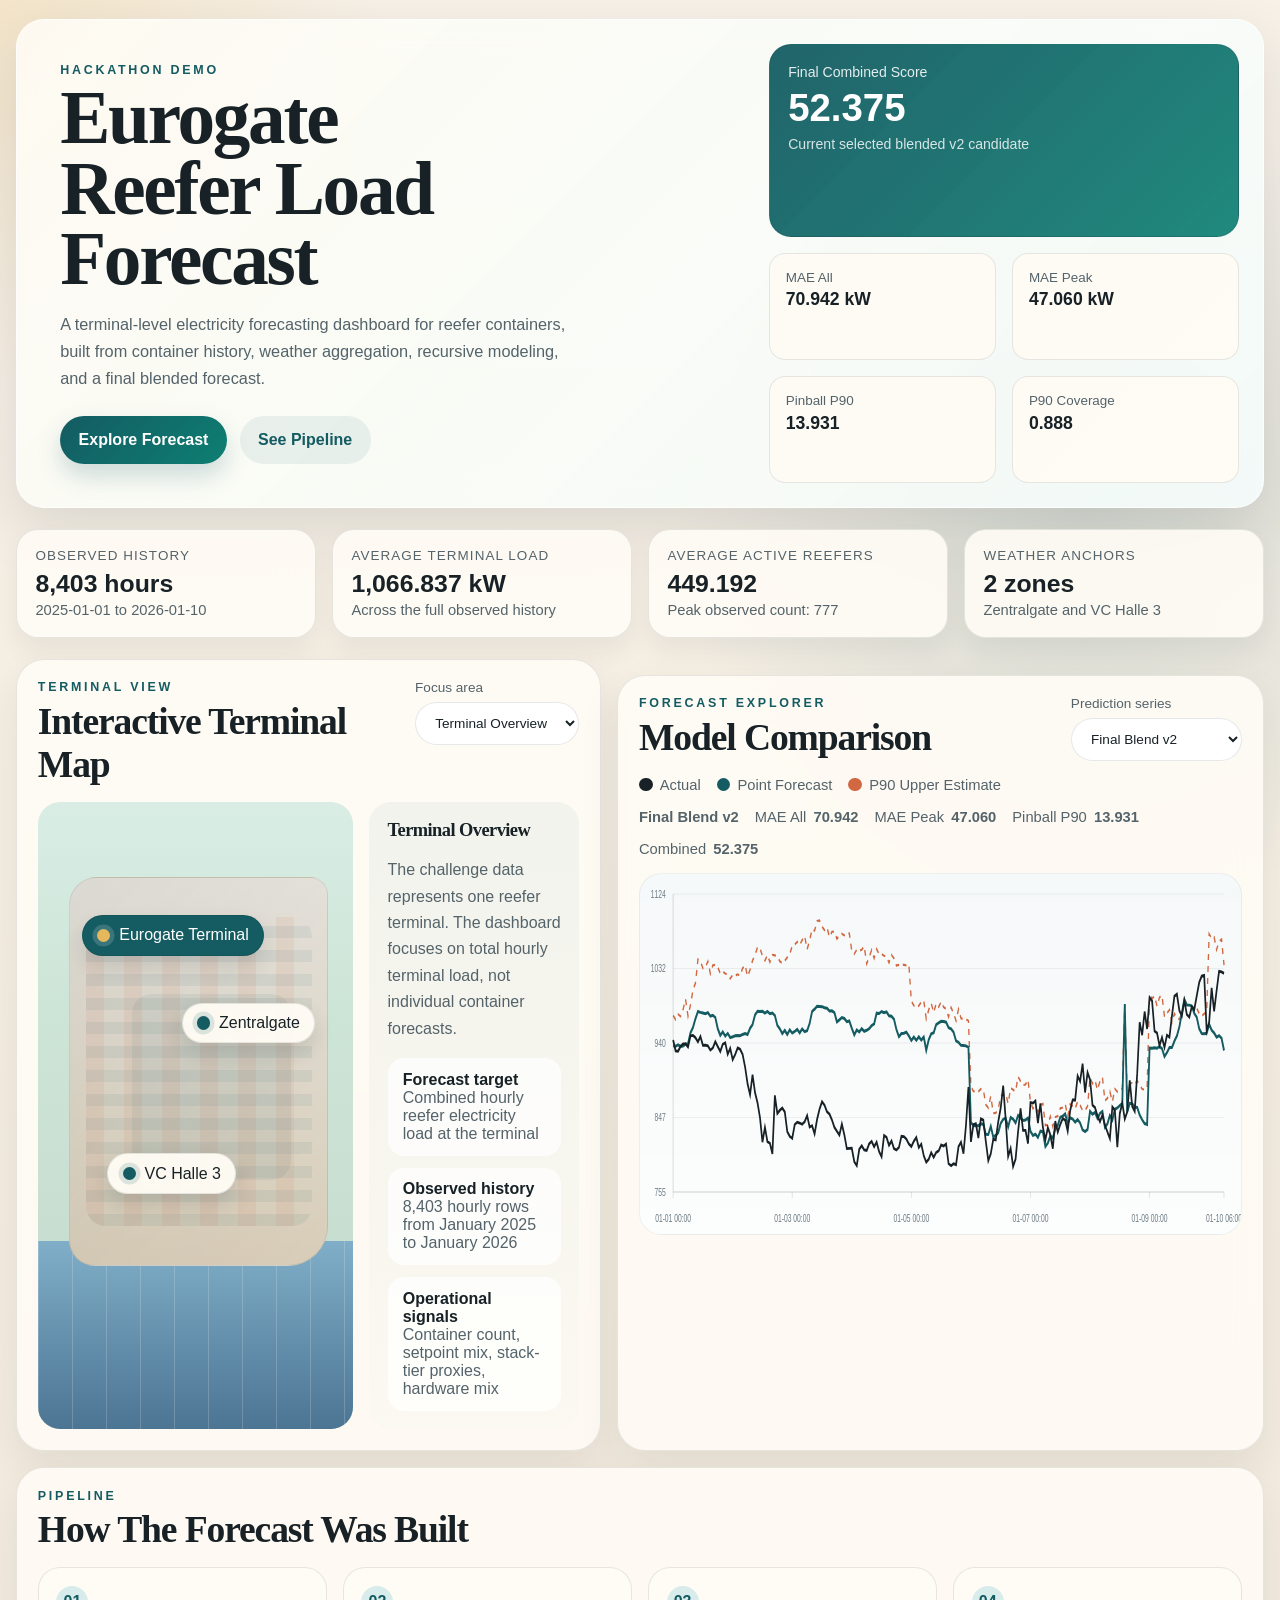
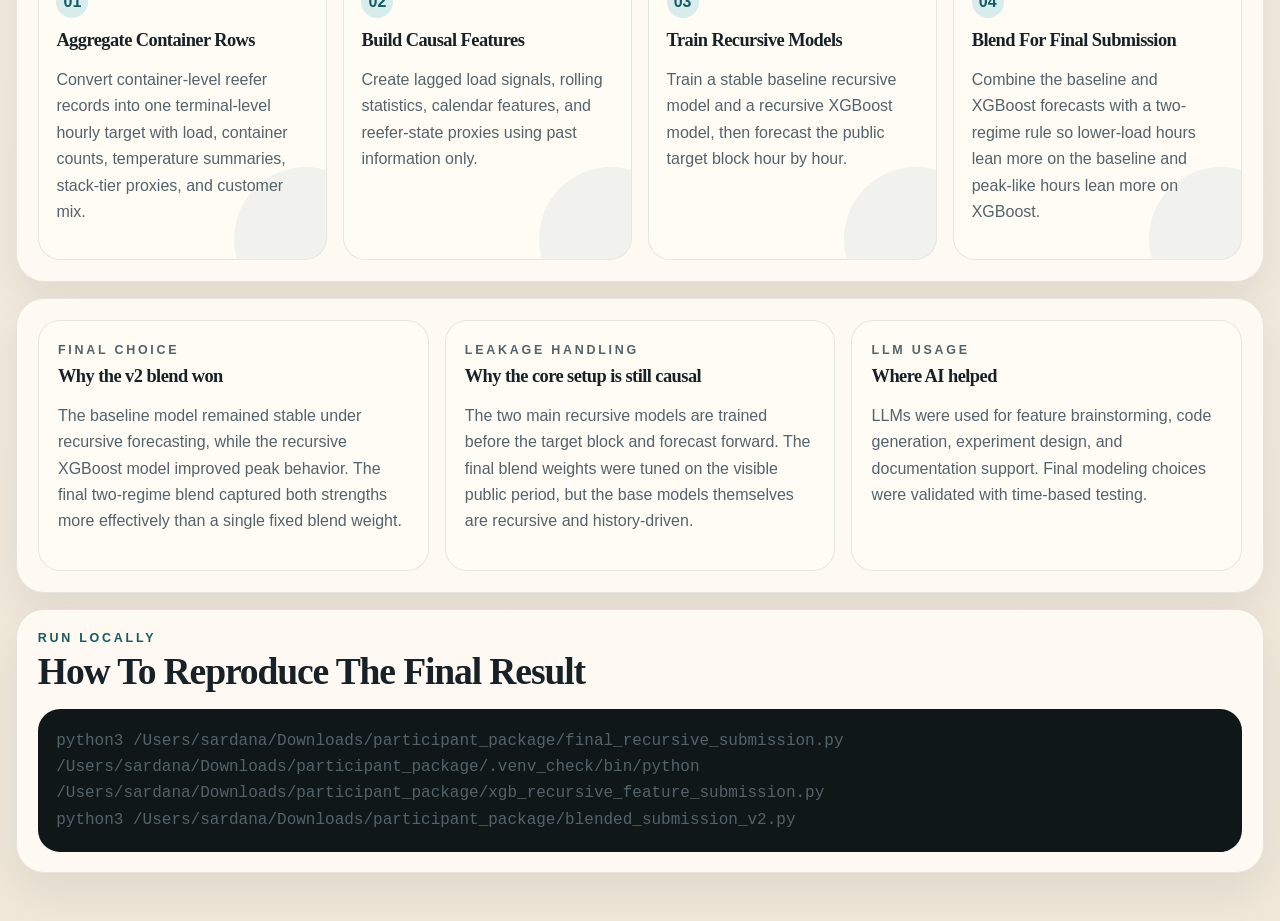
==== demo/index.html @ 7a5fa286 "Initial Eurogate forecasting submission package" ====
<!DOCTYPE html>
<html lang="en">
  <head>
    <meta charset="UTF-8" />
    <meta name="viewport" content="width=device-width, initial-scale=1.0" />
    <title>Eurogate Reefer Load Forecast</title>
    <link rel="stylesheet" href="./styles.css" />
  </head>
  <body>
    <div class="page-shell">
      <header class="hero">
        <div class="hero-copy">
          <p class="eyebrow">Hackathon Demo</p>
          <h1>Eurogate Reefer Load Forecast</h1>
          <p class="hero-text">
            A terminal-level electricity forecasting dashboard for reefer containers, built from
            container history, weather aggregation, recursive modeling, and a final blended forecast.
          </p>
          <div class="hero-actions">
            <a class="primary-btn" href="#dashboard">Explore Forecast</a>
            <a class="secondary-btn" href="#pipeline">See Pipeline</a>
          </div>
        </div>

        <div class="hero-panel">
          <div class="metric-strip">
            <div class="metric-card accent">
              <span class="metric-label">Final Combined Score</span>
              <strong class="metric-value">52.375</strong>
              <span class="metric-note">Current selected blended v2 candidate</span>
            </div>
            <div class="metric-grid">
              <div class="mini-metric">
                <span>MAE All</span>
                <strong>70.942 kW</strong>
              </div>
              <div class="mini-metric">
                <span>MAE Peak</span>
                <strong>47.060 kW</strong>
              </div>
              <div class="mini-metric">
                <span>Pinball P90</span>
                <strong>13.931</strong>
              </div>
              <div class="mini-metric">
                <span>P90 Coverage</span>
                <strong>0.888</strong>
              </div>
            </div>
          </div>
        </div>
      </header>

      <main>
        <section class="stats-band">
          <article class="stat-tile">
            <span class="stat-label">Observed History</span>
            <strong class="stat-value">8,403 hours</strong>
            <span class="stat-detail">2025-01-01 to 2026-01-10</span>
          </article>
          <article class="stat-tile">
            <span class="stat-label">Average Terminal Load</span>
            <strong class="stat-value">1,066.837 kW</strong>
            <span class="stat-detail">Across the full observed history</span>
          </article>
          <article class="stat-tile">
            <span class="stat-label">Average Active Reefers</span>
            <strong class="stat-value">449.192</strong>
            <span class="stat-detail">Peak observed count: 777</span>
          </article>
          <article class="stat-tile">
            <span class="stat-label">Weather Anchors</span>
            <strong class="stat-value">2 zones</strong>
            <span class="stat-detail">Zentralgate and VC Halle 3</span>
          </article>
        </section>

        <section class="section-grid" id="dashboard">
          <div class="panel panel-map">
            <div class="panel-header">
              <div>
                <p class="eyebrow">Terminal View</p>
                <h2>Interactive Terminal Map</h2>
              </div>
              <label class="select-wrap">
                <span>Focus area</span>
                <select id="zone-select">
                  <option value="overview">Terminal Overview</option>
                  <option value="zentralgate">Zentralgate</option>
                  <option value="vc_halle3">VC Halle 3</option>
                </select>
              </label>
            </div>

            <div class="map-layout">
              <div class="terminal-map" id="terminal-map">
                <div class="water-band"></div>
                <div class="terminal-block"></div>
                <button class="map-node node-overview active" data-zone="overview">
                  <span>Eurogate Terminal</span>
                </button>
                <button class="map-node node-zentralgate" data-zone="zentralgate">
                  <span>Zentralgate</span>
                </button>
                <button class="map-node node-vc" data-zone="vc_halle3">
                  <span>VC Halle 3</span>
                </button>
              </div>

              <aside class="zone-panel">
                <h3 id="zone-title">Terminal Overview</h3>
                <p id="zone-description">
                  The dataset describes one reefer terminal. The map focuses on the full terminal
                  and the two named weather locations used in the provided data.
                </p>
                <ul class="zone-facts" id="zone-facts"></ul>
              </aside>
            </div>
          </div>

          <div class="panel panel-chart">
            <div class="panel-header">
              <div>
                <p class="eyebrow">Forecast Explorer</p>
                <h2>Model Comparison</h2>
              </div>
              <label class="select-wrap">
                <span>Prediction series</span>
                <select id="model-select">
                  <option value="blend">Final Blend v2</option>
                  <option value="baseline">Baseline Recursive</option>
                  <option value="xgb">Recursive XGBoost</option>
                </select>
              </label>
            </div>

            <div class="chart-summary">
              <div class="legend">
                <span><i class="swatch actual"></i>Actual</span>
                <span><i class="swatch pred"></i>Point Forecast</span>
                <span><i class="swatch p90"></i>P90 Upper Estimate</span>
              </div>
              <div class="chart-metrics" id="chart-metrics"></div>
            </div>

            <div class="chart-wrap">
              <svg id="forecast-chart" viewBox="0 0 980 360" preserveAspectRatio="none"></svg>
            </div>
          </div>
        </section>

        <section class="panel narrative-panel" id="pipeline">
          <div class="panel-header">
            <div>
              <p class="eyebrow">Pipeline</p>
              <h2>How The Forecast Was Built</h2>
            </div>
          </div>

          <div class="pipeline-grid">
            <article class="pipeline-step">
              <span class="step-index">01</span>
              <h3>Aggregate Container Rows</h3>
              <p>
                Convert container-level reefer records into one terminal-level hourly target with
                load, container counts, temperature summaries, stack-tier proxies, and customer mix.
              </p>
            </article>
            <article class="pipeline-step">
              <span class="step-index">02</span>
              <h3>Build Causal Features</h3>
              <p>
                Create lagged load signals, rolling statistics, calendar features, and reefer-state
                proxies using past information only.
              </p>
            </article>
            <article class="pipeline-step">
              <span class="step-index">03</span>
              <h3>Train Recursive Models</h3>
              <p>
                Train a stable baseline recursive model and a recursive XGBoost model, then forecast
                the public target block hour by hour.
              </p>
            </article>
            <article class="pipeline-step">
              <span class="step-index">04</span>
              <h3>Blend For Final Submission</h3>
              <p>
                Combine the baseline and XGBoost forecasts with a two-regime rule so lower-load
                hours lean more on the baseline and peak-like hours lean more on XGBoost.
              </p>
            </article>
          </div>
        </section>

        <section class="panel detail-grid">
          <div class="detail-card">
            <p class="eyebrow">Final Choice</p>
            <h3>Why the v2 blend won</h3>
            <p>
              The baseline model remained stable under recursive forecasting, while the recursive
              XGBoost model improved peak behavior. The final two-regime blend captured both
              strengths more effectively than a single fixed blend weight.
            </p>
          </div>
          <div class="detail-card">
            <p class="eyebrow">Leakage Handling</p>
            <h3>Why the core setup is still causal</h3>
            <p>
              The two main recursive models are trained before the target block and forecast forward.
              The final blend weights were tuned on the visible public period, but the base models
              themselves are recursive and history-driven.
            </p>
          </div>
          <div class="detail-card">
            <p class="eyebrow">LLM Usage</p>
            <h3>Where AI helped</h3>
            <p>
              LLMs were used for feature brainstorming, code generation, experiment design, and
              documentation support. Final modeling choices were validated with time-based testing.
            </p>
          </div>
        </section>

        <section class="panel command-panel">
          <div class="panel-header">
            <div>
              <p class="eyebrow">Run Locally</p>
              <h2>How To Reproduce The Final Result</h2>
            </div>
          </div>
<pre><code>python3 /Users/sardana/Downloads/participant_package/final_recursive_submission.py
/Users/sardana/Downloads/participant_package/.venv_check/bin/python /Users/sardana/Downloads/participant_package/xgb_recursive_feature_submission.py
python3 /Users/sardana/Downloads/participant_package/blended_submission_v2.py</code></pre>
        </section>
      </main>
    </div>

    <script src="./app.js"></script>
  </body>
</html>
---- demo/styles.css ----
:root {
  --bg: #f4efe6;
  --paper: rgba(255, 252, 245, 0.9);
  --ink: #172126;
  --muted: #54636a;
  --line: rgba(23, 33, 38, 0.1);
  --accent: #145b62;
  --accent-soft: #d8ecec;
  --accent-strong: #0d7f72;
  --signal: #d26842;
  --gold: #e6b85d;
  --shadow: 0 22px 60px rgba(23, 33, 38, 0.12);
  --radius-xl: 28px;
  --radius-lg: 22px;
  --radius-md: 16px;
}

* {
  box-sizing: border-box;
}

html {
  scroll-behavior: smooth;
}

body {
  margin: 0;
  min-height: 100vh;
  font-family: "Avenir Next", "Trebuchet MS", "Segoe UI", sans-serif;
  color: var(--ink);
  background:
    radial-gradient(circle at top left, rgba(230, 184, 93, 0.22), transparent 24rem),
    radial-gradient(circle at 85% 20%, rgba(20, 91, 98, 0.14), transparent 26rem),
    linear-gradient(180deg, #f7f1e8 0%, #f0e7d8 100%);
}

.page-shell {
  width: min(1320px, calc(100% - 2rem));
  margin: 0 auto;
  padding: 1.2rem 0 3rem;
}

.hero,
.panel,
.stat-tile {
  backdrop-filter: blur(18px);
}

.hero {
  display: grid;
  grid-template-columns: 1.2fr 0.8fr;
  gap: 1.4rem;
  padding: 1.5rem;
  border-radius: var(--radius-xl);
  background: linear-gradient(135deg, rgba(255, 252, 245, 0.88), rgba(244, 252, 251, 0.9));
  border: 1px solid rgba(255, 255, 255, 0.7);
  box-shadow: var(--shadow);
}

.hero-copy {
  padding: 1.2rem;
}

.eyebrow {
  margin: 0 0 0.35rem;
  font-size: 0.78rem;
  letter-spacing: 0.22em;
  text-transform: uppercase;
  color: var(--accent);
  font-weight: 700;
}

h1,
h2,
h3 {
  margin: 0;
  font-family: "Georgia", "Iowan Old Style", serif;
  font-weight: 700;
  letter-spacing: -0.03em;
}

h1 {
  font-size: clamp(2.5rem, 6vw, 4.7rem);
  line-height: 0.94;
  max-width: 10ch;
}

h2 {
  font-size: clamp(1.6rem, 3vw, 2.35rem);
}

h3 {
  font-size: 1.15rem;
}

.hero-text,
.detail-card p,
.pipeline-step p,
.zone-panel p,
.command-panel code {
  color: var(--muted);
  line-height: 1.65;
}

.hero-text {
  max-width: 58ch;
  margin: 1rem 0 1.5rem;
  font-size: 1.02rem;
}

.hero-actions {
  display: flex;
  gap: 0.8rem;
  flex-wrap: wrap;
}

.primary-btn,
.secondary-btn {
  display: inline-flex;
  align-items: center;
  justify-content: center;
  min-height: 3rem;
  padding: 0 1.15rem;
  border-radius: 999px;
  text-decoration: none;
  font-weight: 700;
  transition: transform 180ms ease, box-shadow 180ms ease, background 180ms ease;
}

.primary-btn {
  color: white;
  background: linear-gradient(135deg, var(--accent), var(--accent-strong));
  box-shadow: 0 12px 24px rgba(20, 91, 98, 0.2);
}

.secondary-btn {
  color: var(--accent);
  background: rgba(20, 91, 98, 0.08);
}

.primary-btn:hover,
.secondary-btn:hover {
  transform: translateY(-2px);
}

.hero-panel {
  display: flex;
  align-items: stretch;
}

.metric-strip {
  width: 100%;
  display: grid;
  gap: 1rem;
  align-content: stretch;
}

.metric-card,
.mini-metric,
.stat-tile,
.panel,
.detail-card,
.pipeline-step {
  background: var(--paper);
  border: 1px solid var(--line);
}

.metric-card {
  padding: 1.15rem;
  border-radius: var(--radius-lg);
}

.metric-card.accent {
  background: linear-gradient(135deg, rgba(20, 91, 98, 0.94), rgba(13, 127, 114, 0.92));
  color: white;
}

.metric-label,
.metric-note,
.mini-metric span,
.stat-label,
.stat-detail {
  display: block;
}

.metric-label {
  font-size: 0.88rem;
  opacity: 0.88;
}

.metric-value {
  display: block;
  margin: 0.4rem 0;
  font-size: 2.4rem;
}

.metric-note {
  font-size: 0.88rem;
  opacity: 0.82;
}

.metric-grid {
  display: grid;
  grid-template-columns: repeat(2, minmax(0, 1fr));
  gap: 1rem;
}

.mini-metric {
  padding: 1rem;
  border-radius: var(--radius-md);
}

.mini-metric span {
  font-size: 0.84rem;
  color: var(--muted);
}

.mini-metric strong {
  display: block;
  margin-top: 0.3rem;
  font-size: 1.1rem;
}

.stats-band {
  display: grid;
  grid-template-columns: repeat(4, minmax(0, 1fr));
  gap: 1rem;
  margin: 1.3rem 0;
}

.stat-tile {
  padding: 1.15rem;
  border-radius: var(--radius-lg);
  box-shadow: 0 14px 26px rgba(23, 33, 38, 0.06);
}

.stat-label {
  font-size: 0.84rem;
  text-transform: uppercase;
  letter-spacing: 0.08em;
  color: var(--muted);
}

.stat-value {
  display: block;
  margin: 0.45rem 0 0.25rem;
  font-size: 1.55rem;
}

.stat-detail {
  color: var(--muted);
  font-size: 0.92rem;
}

.section-grid {
  display: grid;
  grid-template-columns: 0.95fr 1.05fr;
  gap: 1rem;
}

.panel {
  padding: 1.3rem;
  border-radius: var(--radius-xl);
  box-shadow: 0 18px 42px rgba(23, 33, 38, 0.08);
}

.panel + .panel,
.narrative-panel,
.detail-grid,
.command-panel {
  margin-top: 1rem;
}

.panel-header {
  display: flex;
  justify-content: space-between;
  gap: 1rem;
  align-items: flex-start;
  margin-bottom: 1rem;
}

.select-wrap {
  display: inline-flex;
  flex-direction: column;
  gap: 0.4rem;
  font-size: 0.85rem;
  color: var(--muted);
}

.select-wrap select {
  min-width: 10rem;
  padding: 0.75rem 0.95rem;
  border-radius: 999px;
  border: 1px solid var(--line);
  background: white;
  font: inherit;
  color: var(--ink);
}

.map-layout {
  display: grid;
  grid-template-columns: 1.2fr 0.8fr;
  gap: 1rem;
}

.terminal-map {
  position: relative;
  min-height: 420px;
  overflow: hidden;
  border-radius: var(--radius-lg);
  background:
    linear-gradient(180deg, #d9ede5 0%, #cde5d7 32%, #c3d8cc 100%);
}

.water-band {
  position: absolute;
  inset: auto 0 0 0;
  height: 30%;
  background:
    repeating-linear-gradient(
      90deg,
      rgba(255, 255, 255, 0.18) 0 1px,
      rgba(0, 0, 0, 0) 1px 34px
    ),
    linear-gradient(180deg, #80aec8, #4c7594);
}

.terminal-block {
  position: absolute;
  inset: 12% 8% 26% 10%;
  border-radius: 28px 18px 40px 26px;
  background:
    linear-gradient(135deg, rgba(22, 33, 38, 0.12), rgba(22, 33, 38, 0.04)),
    linear-gradient(180deg, #f7f3eb 0%, #e0d4be 100%);
  border: 1px solid rgba(23, 33, 38, 0.08);
}

.terminal-block::before,
.terminal-block::after {
  content: "";
  position: absolute;
  inset: 10% 6%;
  border-radius: 20px;
  background:
    repeating-linear-gradient(
      0deg,
      rgba(20, 91, 98, 0.07) 0 12px,
      transparent 12px 24px
    ),
    repeating-linear-gradient(
      90deg,
      rgba(210, 104, 66, 0.09) 0 18px,
      transparent 18px 38px
    );
}

.terminal-block::after {
  inset: 30% 14% 22% 24%;
  background: rgba(20, 91, 98, 0.07);
}

.map-node {
  position: absolute;
  border: none;
  cursor: pointer;
  background: none;
  padding: 0;
  font: inherit;
  color: var(--ink);
}

.map-node span {
  display: inline-flex;
  align-items: center;
  gap: 0.55rem;
  padding: 0.65rem 0.9rem;
  border-radius: 999px;
  background: rgba(255, 252, 245, 0.95);
  border: 1px solid rgba(23, 33, 38, 0.1);
  box-shadow: 0 10px 20px rgba(23, 33, 38, 0.12);
}

.map-node span::before {
  content: "";
  width: 0.82rem;
  height: 0.82rem;
  border-radius: 999px;
  background: var(--accent);
  box-shadow: 0 0 0 0.28rem rgba(20, 91, 98, 0.14);
}

.map-node.active span {
  background: var(--accent);
  color: white;
}

.map-node.active span::before {
  background: var(--gold);
  box-shadow: 0 0 0 0.28rem rgba(255, 255, 255, 0.16);
}

.node-overview {
  top: 18%;
  left: 14%;
}

.node-zentralgate {
  top: 32%;
  right: 12%;
}

.node-vc {
  top: 56%;
  left: 22%;
}

.zone-panel {
  padding: 1.15rem;
  border-radius: var(--radius-lg);
  background: linear-gradient(180deg, rgba(20, 91, 98, 0.05), rgba(20, 91, 98, 0.01));
}

.zone-panel h3 {
  margin-bottom: 0.5rem;
}

.zone-facts {
  margin: 1rem 0 0;
  padding: 0;
  list-style: none;
  display: grid;
  gap: 0.75rem;
}

.zone-facts li {
  padding: 0.8rem 0.95rem;
  border-radius: var(--radius-md);
  background: rgba(255, 255, 255, 0.7);
  color: var(--muted);
}

.zone-facts strong {
  display: block;
  color: var(--ink);
}

.chart-summary {
  display: flex;
  justify-content: space-between;
  gap: 1rem;
  align-items: center;
  flex-wrap: wrap;
}

.legend,
.chart-metrics {
  display: flex;
  gap: 1rem;
  flex-wrap: wrap;
}

.legend span,
.chart-metrics span {
  display: inline-flex;
  align-items: center;
  gap: 0.45rem;
  color: var(--muted);
  font-size: 0.92rem;
}

.swatch {
  width: 0.85rem;
  height: 0.85rem;
  border-radius: 999px;
  display: inline-block;
}

.swatch.actual {
  background: var(--ink);
}

.swatch.pred {
  background: var(--accent);
}

.swatch.p90 {
  background: var(--signal);
}

.chart-wrap {
  margin-top: 1rem;
  border-radius: var(--radius-lg);
  overflow: hidden;
  background:
    linear-gradient(180deg, rgba(20, 91, 98, 0.04), rgba(20, 91, 98, 0.01)),
    white;
  border: 1px solid rgba(23, 33, 38, 0.06);
}

#forecast-chart {
  width: 100%;
  height: 360px;
  display: block;
}

.pipeline-grid {
  display: grid;
  grid-template-columns: repeat(4, minmax(0, 1fr));
  gap: 1rem;
}

.pipeline-step {
  padding: 1.1rem;
  border-radius: var(--radius-lg);
  position: relative;
  overflow: hidden;
}

.pipeline-step::after {
  content: "";
  position: absolute;
  inset: auto -18% -18% auto;
  width: 9rem;
  height: 9rem;
  border-radius: 999px;
  background: rgba(20, 91, 98, 0.06);
}

.step-index {
  display: inline-flex;
  width: 2rem;
  height: 2rem;
  align-items: center;
  justify-content: center;
  margin-bottom: 0.75rem;
  border-radius: 999px;
  background: var(--accent-soft);
  color: var(--accent);
  font-weight: 700;
}

.detail-grid {
  display: grid;
  grid-template-columns: repeat(3, minmax(0, 1fr));
  gap: 1rem;
}

.detail-card {
  padding: 1.2rem;
  border-radius: var(--radius-lg);
}

.command-panel pre {
  margin: 0;
  padding: 1.15rem;
  border-radius: var(--radius-lg);
  background: #101719;
  color: #edf8f6;
  overflow-x: auto;
}

.command-panel code {
  font-family: "SFMono-Regular", "Menlo", "Monaco", monospace;
  white-space: pre-wrap;
  word-break: break-word;
}

@media (max-width: 1100px) {
  .hero,
  .section-grid,
  .map-layout,
  .pipeline-grid,
  .detail-grid,
  .stats-band {
    grid-template-columns: 1fr;
  }

  .hero-copy,
  .hero-panel {
    padding: 0;
  }
}

@media (max-width: 720px) {
  .page-shell {
    width: min(100% - 1rem, 1320px);
  }

  .hero,
  .panel,
  .stat-tile {
    padding: 1rem;
  }

  h1 {
    font-size: 2.65rem;
  }

  .metric-grid {
    grid-template-columns: 1fr;
  }

  .panel-header {
    flex-direction: column;
  }

  .terminal-map {
    min-height: 320px;
  }
}
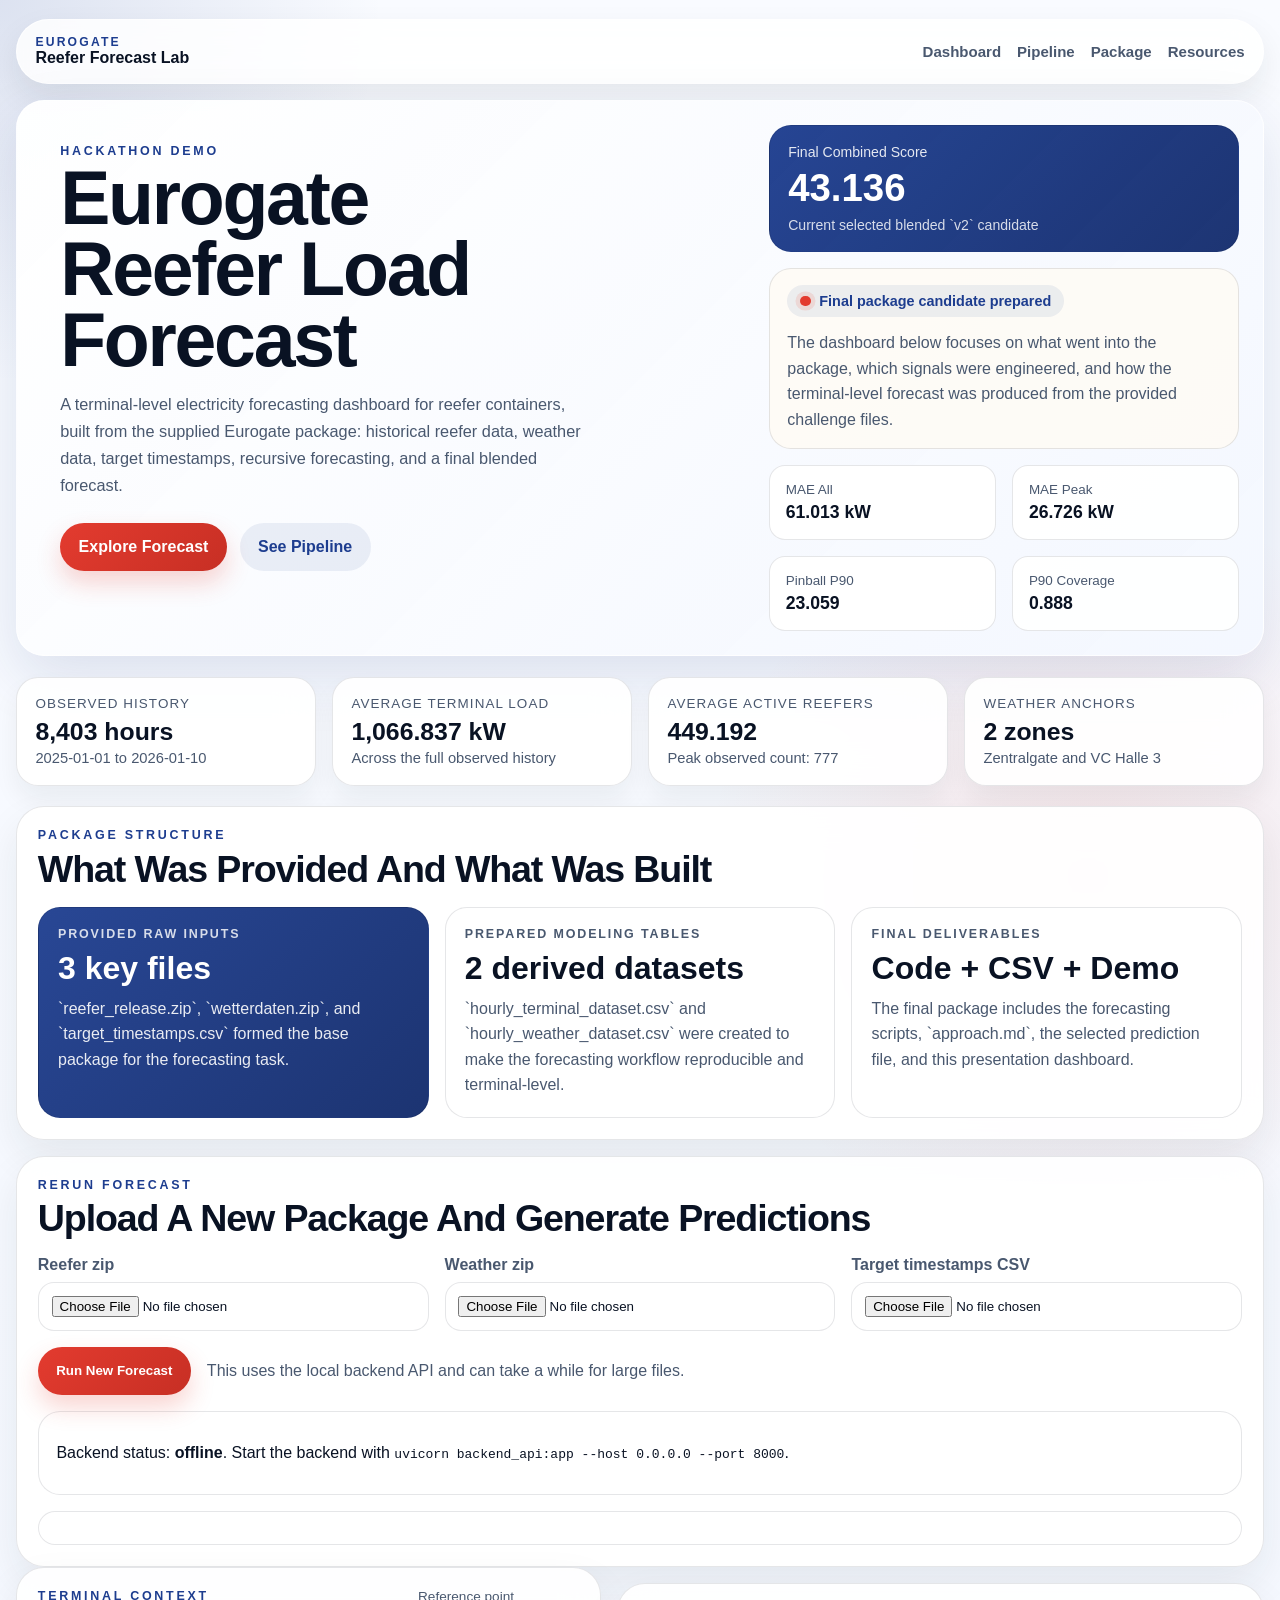
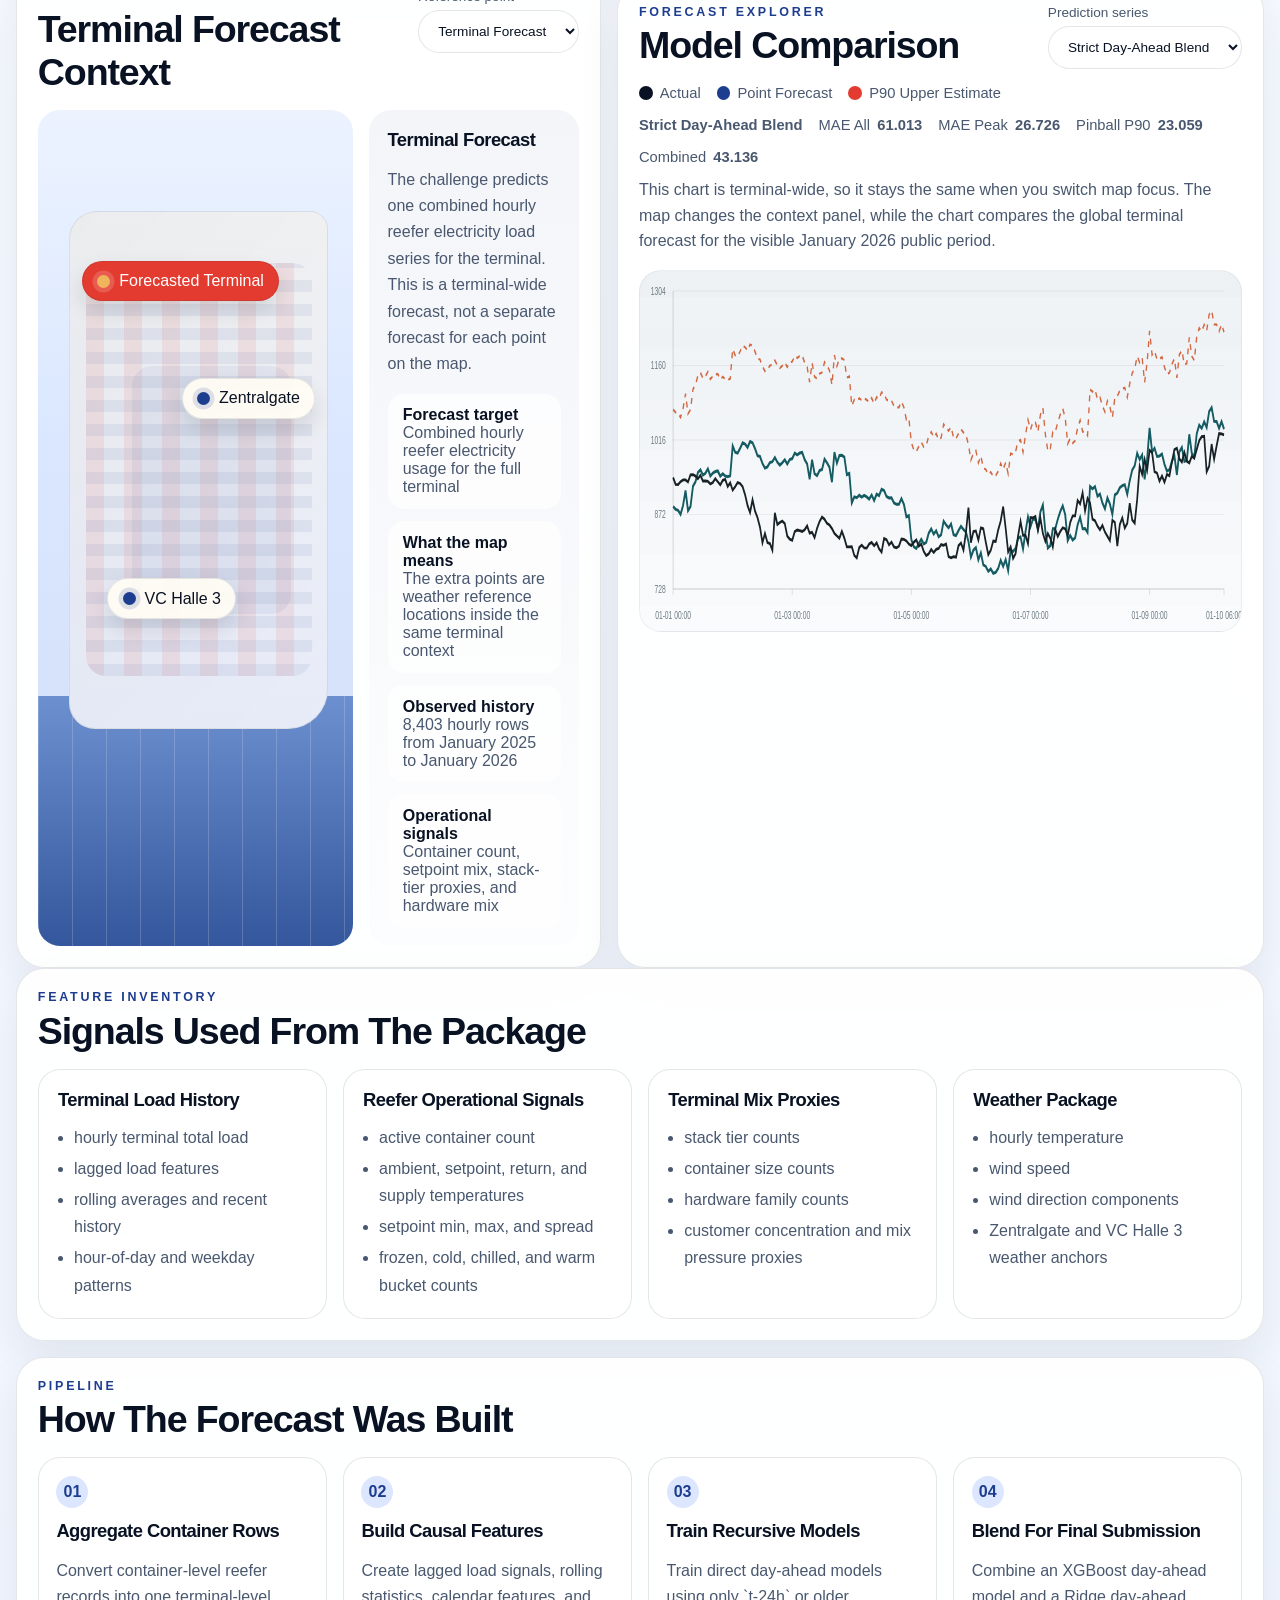
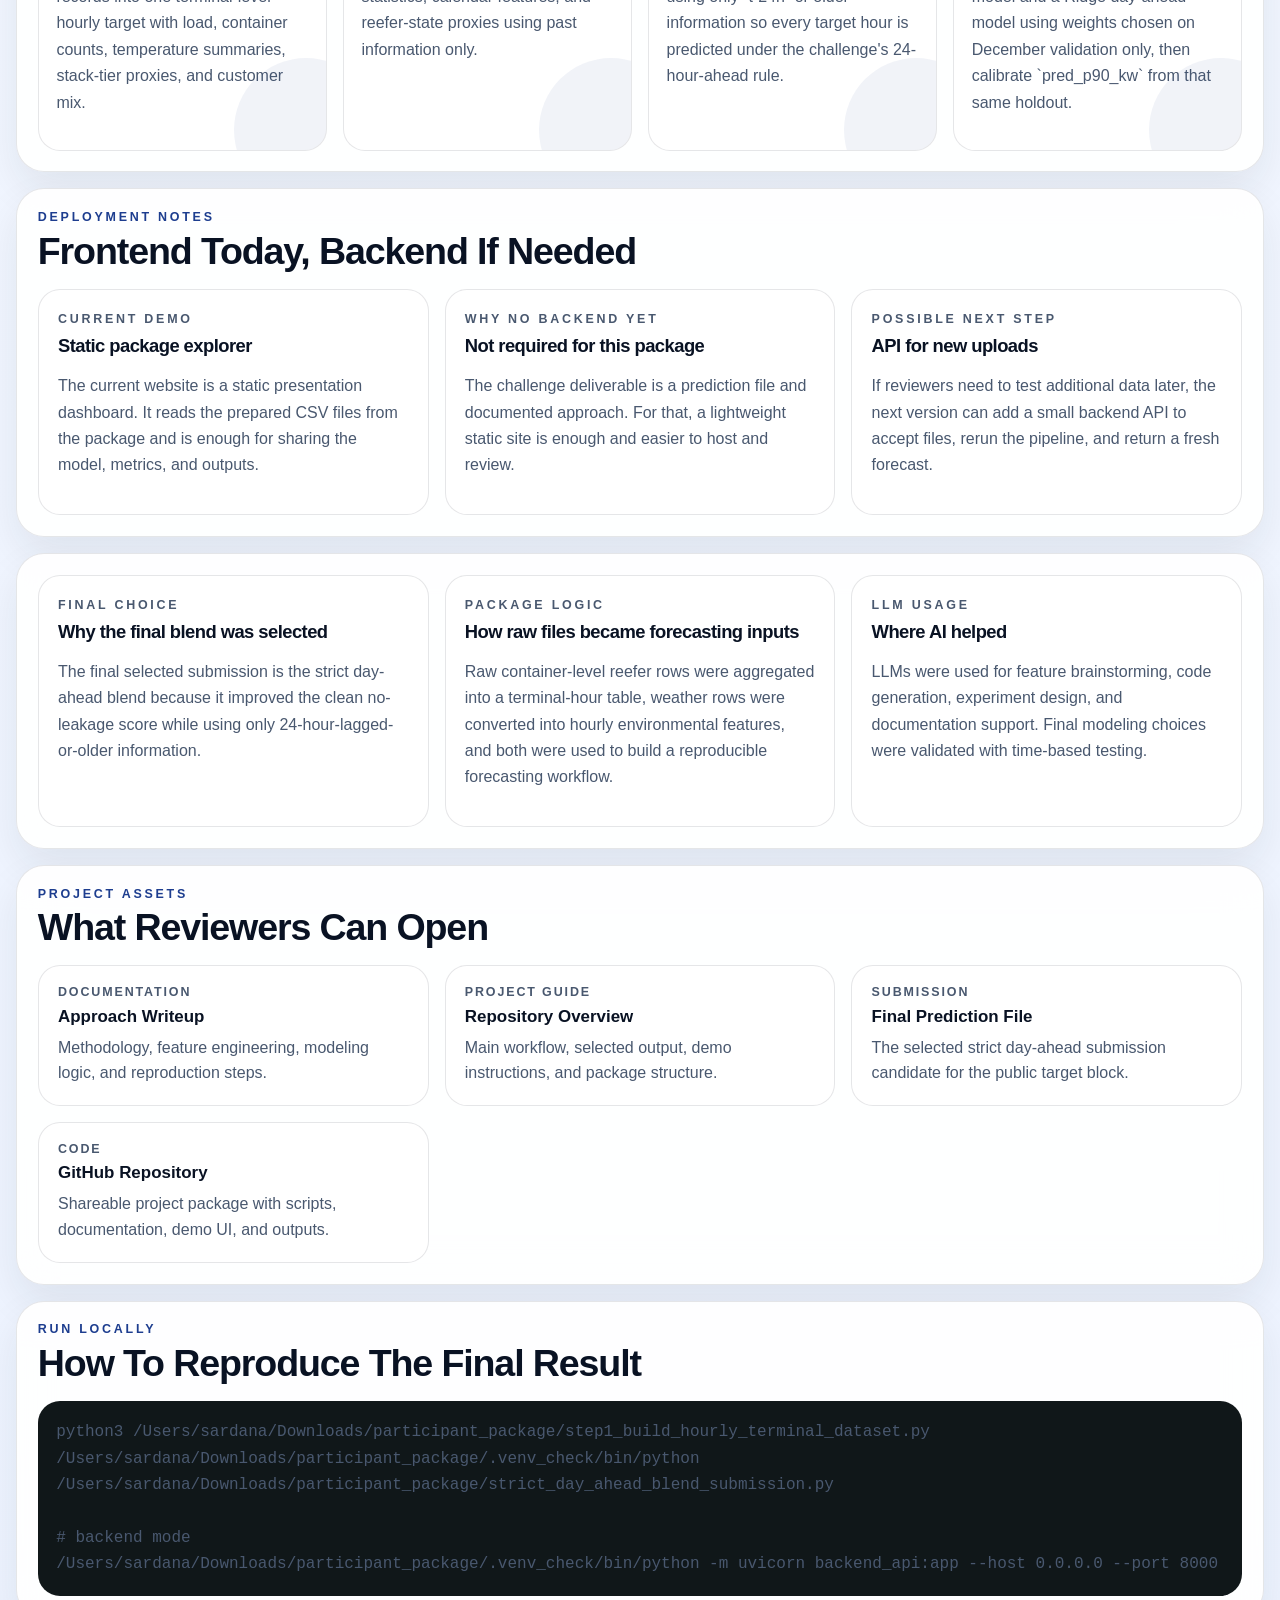
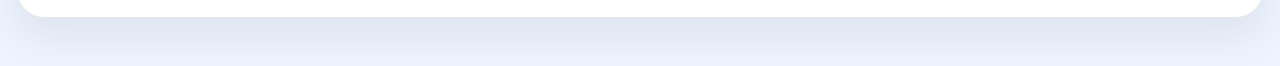
==== commit 4c80fb3c: "Finalize strict day-ahead submission package" ====
--- a/demo/index.html
+++ b/demo/index.html
@@ -8,13 +8,27 @@
   </head>
   <body>
     <div class="page-shell">
+      <nav class="topbar">
+        <a class="brand-mark" href="#top">
+          <span class="brand-kicker">Eurogate</span>
+          <strong>Reefer Forecast Lab</strong>
+        </a>
+        <div class="topbar-links">
+          <a href="#dashboard">Dashboard</a>
+          <a href="#pipeline">Pipeline</a>
+          <a href="#package">Package</a>
+          <a href="#resources">Resources</a>
+        </div>
+      </nav>
+
       <header class="hero">
         <div class="hero-copy">
           <p class="eyebrow">Hackathon Demo</p>
           <h1>Eurogate Reefer Load Forecast</h1>
           <p class="hero-text">
             A terminal-level electricity forecasting dashboard for reefer containers, built from
-            container history, weather aggregation, recursive modeling, and a final blended forecast.
+            the supplied Eurogate package: historical reefer data, weather data, target timestamps,
+            recursive forecasting, and a final blended forecast.
           </p>
           <div class="hero-actions">
             <a class="primary-btn" href="#dashboard">Explore Forecast</a>
@@ -26,21 +40,32 @@
           <div class="metric-strip">
             <div class="metric-card accent">
               <span class="metric-label">Final Combined Score</span>
-              <strong class="metric-value">52.375</strong>
-              <span class="metric-note">Current selected blended v2 candidate</span>
+              <strong class="metric-value">43.136</strong>
+              <span class="metric-note">Current selected blended `v2` candidate</span>
+            </div>
+            <div class="status-card">
+              <div class="status-pill">
+                <span class="status-dot"></span>
+                Final package candidate prepared
+              </div>
+              <p>
+                The dashboard below focuses on what went into the package, which signals were
+                engineered, and how the terminal-level forecast was produced from the provided
+                challenge files.
+              </p>
             </div>
             <div class="metric-grid">
               <div class="mini-metric">
                 <span>MAE All</span>
-                <strong>70.942 kW</strong>
+                <strong>61.013 kW</strong>
               </div>
               <div class="mini-metric">
                 <span>MAE Peak</span>
-                <strong>47.060 kW</strong>
+                <strong>26.726 kW</strong>
               </div>
               <div class="mini-metric">
                 <span>Pinball P90</span>
-                <strong>13.931</strong>
+                <strong>23.059</strong>
               </div>
               <div class="mini-metric">
                 <span>P90 Coverage</span>
@@ -75,17 +100,87 @@
           </article>
         </section>
 
+        <section class="panel package-panel" id="package">
+          <div class="panel-header">
+            <div>
+              <p class="eyebrow">Package Structure</p>
+              <h2>What Was Provided And What Was Built</h2>
+            </div>
+          </div>
+
+          <div class="benchmark-grid">
+            <article class="benchmark-card primary">
+              <span class="benchmark-label">Provided Raw Inputs</span>
+              <strong class="benchmark-value">3 key files</strong>
+              <p>
+                `reefer_release.zip`, `wetterdaten.zip`, and `target_timestamps.csv` formed the
+                base package for the forecasting task.
+              </p>
+            </article>
+            <article class="benchmark-card">
+              <span class="benchmark-label">Prepared Modeling Tables</span>
+              <strong class="benchmark-value">2 derived datasets</strong>
+              <p>
+                `hourly_terminal_dataset.csv` and `hourly_weather_dataset.csv` were created to make
+                the forecasting workflow reproducible and terminal-level.
+              </p>
+            </article>
+            <article class="benchmark-card">
+              <span class="benchmark-label">Final Deliverables</span>
+              <strong class="benchmark-value">Code + CSV + Demo</strong>
+              <p>
+                The final package includes the forecasting scripts, `approach.md`, the selected
+                prediction file, and this presentation dashboard.
+              </p>
+            </article>
+          </div>
+        </section>
+
+        <section class="panel upload-panel">
+          <div class="panel-header">
+            <div>
+              <p class="eyebrow">Rerun Forecast</p>
+              <h2>Upload A New Package And Generate Predictions</h2>
+            </div>
+          </div>
+
+          <form id="upload-form" class="upload-form">
+            <label class="upload-field">
+              <span>Reefer zip</span>
+              <input type="file" id="reefer-zip" name="reefer_zip" accept=".zip" required />
+            </label>
+            <label class="upload-field">
+              <span>Weather zip</span>
+              <input type="file" id="weather-zip" name="weather_zip" accept=".zip" required />
+            </label>
+            <label class="upload-field">
+              <span>Target timestamps CSV</span>
+              <input type="file" id="target-csv" name="target_csv" accept=".csv" required />
+            </label>
+            <div class="upload-actions">
+              <button class="primary-btn upload-btn" type="submit">Run New Forecast</button>
+              <span class="upload-hint">This uses the local backend API and can take a while for large files.</span>
+            </div>
+          </form>
+
+          <div class="upload-status" id="upload-status">
+            <p>Backend status: checking...</p>
+          </div>
+
+          <div class="upload-result" id="upload-result"></div>
+        </section>
+
         <section class="section-grid" id="dashboard">
           <div class="panel panel-map">
             <div class="panel-header">
               <div>
-                <p class="eyebrow">Terminal View</p>
-                <h2>Interactive Terminal Map</h2>
+                <p class="eyebrow">Terminal Context</p>
+                <h2>Terminal Forecast Context</h2>
               </div>
               <label class="select-wrap">
-                <span>Focus area</span>
+                <span>Reference point</span>
                 <select id="zone-select">
-                  <option value="overview">Terminal Overview</option>
+                  <option value="overview">Terminal Forecast</option>
                   <option value="zentralgate">Zentralgate</option>
                   <option value="vc_halle3">VC Halle 3</option>
                 </select>
@@ -97,7 +192,7 @@
                 <div class="water-band"></div>
                 <div class="terminal-block"></div>
                 <button class="map-node node-overview active" data-zone="overview">
-                  <span>Eurogate Terminal</span>
+                  <span>Forecasted Terminal</span>
                 </button>
                 <button class="map-node node-zentralgate" data-zone="zentralgate">
                   <span>Zentralgate</span>
@@ -108,10 +203,10 @@
               </div>
 
               <aside class="zone-panel">
-                <h3 id="zone-title">Terminal Overview</h3>
+                <h3 id="zone-title">Terminal Forecast</h3>
                 <p id="zone-description">
-                  The dataset describes one reefer terminal. The map focuses on the full terminal
-                  and the two named weather locations used in the provided data.
+                  The dataset describes one reefer terminal. This panel provides context for the
+                  terminal-wide forecast and the weather reference points used in the package.
                 </p>
                 <ul class="zone-facts" id="zone-facts"></ul>
               </aside>
@@ -127,7 +222,7 @@
               <label class="select-wrap">
                 <span>Prediction series</span>
                 <select id="model-select">
-                  <option value="blend">Final Blend v2</option>
+                  <option value="blend">Strict Day-Ahead Blend</option>
                   <option value="baseline">Baseline Recursive</option>
                   <option value="xgb">Recursive XGBoost</option>
                 </select>
@@ -142,10 +237,63 @@
               </div>
               <div class="chart-metrics" id="chart-metrics"></div>
             </div>
+            <p class="chart-note">
+              This chart is terminal-wide, so it stays the same when you switch map focus. The map
+              changes the context panel, while the chart compares the global terminal forecast for
+              the visible January 2026 public period.
+            </p>
 
             <div class="chart-wrap">
               <svg id="forecast-chart" viewBox="0 0 980 360" preserveAspectRatio="none"></svg>
             </div>
+          </div>
+        </section>
+
+        <section class="panel feature-panel">
+          <div class="panel-header">
+            <div>
+              <p class="eyebrow">Feature Inventory</p>
+              <h2>Signals Used From The Package</h2>
+            </div>
+          </div>
+
+          <div class="feature-grid">
+            <article class="feature-card">
+              <h3>Terminal Load History</h3>
+              <ul>
+                <li>hourly terminal total load</li>
+                <li>lagged load features</li>
+                <li>rolling averages and recent history</li>
+                <li>hour-of-day and weekday patterns</li>
+              </ul>
+            </article>
+            <article class="feature-card">
+              <h3>Reefer Operational Signals</h3>
+              <ul>
+                <li>active container count</li>
+                <li>ambient, setpoint, return, and supply temperatures</li>
+                <li>setpoint min, max, and spread</li>
+                <li>frozen, cold, chilled, and warm bucket counts</li>
+              </ul>
+            </article>
+            <article class="feature-card">
+              <h3>Terminal Mix Proxies</h3>
+              <ul>
+                <li>stack tier counts</li>
+                <li>container size counts</li>
+                <li>hardware family counts</li>
+                <li>customer concentration and mix pressure proxies</li>
+              </ul>
+            </article>
+            <article class="feature-card">
+              <h3>Weather Package</h3>
+              <ul>
+                <li>hourly temperature</li>
+                <li>wind speed</li>
+                <li>wind direction components</li>
+                <li>Zentralgate and VC Halle 3 weather anchors</li>
+              </ul>
+            </article>
           </div>
         </section>
 
@@ -178,38 +326,73 @@
               <span class="step-index">03</span>
               <h3>Train Recursive Models</h3>
               <p>
-                Train a stable baseline recursive model and a recursive XGBoost model, then forecast
-                the public target block hour by hour.
+                Train direct day-ahead models using only `t-24h` or older information so every
+                target hour is predicted under the challenge's 24-hour-ahead rule.
               </p>
             </article>
             <article class="pipeline-step">
               <span class="step-index">04</span>
               <h3>Blend For Final Submission</h3>
               <p>
-                Combine the baseline and XGBoost forecasts with a two-regime rule so lower-load
-                hours lean more on the baseline and peak-like hours lean more on XGBoost.
-              </p>
-            </article>
+                Combine an XGBoost day-ahead model and a Ridge day-ahead model using weights chosen
+                on December validation only, then calibrate `pred_p90_kw` from that same holdout.
+              </p>
+            </article>
+          </div>
+        </section>
+
+        <section class="panel architecture-panel">
+          <div class="panel-header">
+            <div>
+              <p class="eyebrow">Deployment Notes</p>
+              <h2>Frontend Today, Backend If Needed</h2>
+            </div>
+          </div>
+
+          <div class="detail-grid">
+            <div class="detail-card">
+              <p class="eyebrow">Current Demo</p>
+              <h3>Static package explorer</h3>
+              <p>
+                The current website is a static presentation dashboard. It reads the prepared CSV
+                files from the package and is enough for sharing the model, metrics, and outputs.
+              </p>
+            </div>
+            <div class="detail-card">
+              <p class="eyebrow">Why no backend yet</p>
+              <h3>Not required for this package</h3>
+              <p>
+                The challenge deliverable is a prediction file and documented approach. For that,
+                a lightweight static site is enough and easier to host and review.
+              </p>
+            </div>
+            <div class="detail-card">
+              <p class="eyebrow">Possible next step</p>
+              <h3>API for new uploads</h3>
+              <p>
+                If reviewers need to test additional data later, the next version can add a small
+                backend API to accept files, rerun the pipeline, and return a fresh forecast.
+              </p>
+            </div>
           </div>
         </section>
 
         <section class="panel detail-grid">
           <div class="detail-card">
             <p class="eyebrow">Final Choice</p>
-            <h3>Why the v2 blend won</h3>
+            <h3>Why the final blend was selected</h3>
             <p>
-              The baseline model remained stable under recursive forecasting, while the recursive
-              XGBoost model improved peak behavior. The final two-regime blend captured both
-              strengths more effectively than a single fixed blend weight.
+              The final selected submission is the strict day-ahead blend because it improved the
+              clean no-leakage score while using only 24-hour-lagged-or-older information.
             </p>
           </div>
           <div class="detail-card">
-            <p class="eyebrow">Leakage Handling</p>
-            <h3>Why the core setup is still causal</h3>
+            <p class="eyebrow">Package Logic</p>
+            <h3>How raw files became forecasting inputs</h3>
             <p>
-              The two main recursive models are trained before the target block and forecast forward.
-              The final blend weights were tuned on the visible public period, but the base models
-              themselves are recursive and history-driven.
+              Raw container-level reefer rows were aggregated into a terminal-hour table, weather
+              rows were converted into hourly environmental features, and both were used to build a
+              reproducible forecasting workflow.
             </p>
           </div>
           <div class="detail-card">
@@ -222,6 +405,43 @@
           </div>
         </section>
 
+        <section class="panel resources-panel" id="resources">
+          <div class="panel-header">
+            <div>
+              <p class="eyebrow">Project Assets</p>
+              <h2>What Reviewers Can Open</h2>
+            </div>
+          </div>
+
+          <div class="resource-grid">
+            <a class="resource-card" href="../approach.md">
+              <span class="resource-type">Documentation</span>
+              <strong>Approach Writeup</strong>
+              <p>Methodology, feature engineering, modeling logic, and reproduction steps.</p>
+            </a>
+            <a class="resource-card" href="../README.md">
+              <span class="resource-type">Project Guide</span>
+              <strong>Repository Overview</strong>
+              <p>Main workflow, selected output, demo instructions, and package structure.</p>
+            </a>
+            <a class="resource-card" href="../predictions_strict_day_ahead_blend.csv">
+              <span class="resource-type">Submission</span>
+              <strong>Final Prediction File</strong>
+              <p>The selected strict day-ahead submission candidate for the public target block.</p>
+            </a>
+            <a
+              class="resource-card"
+              href="https://github.com/garvitsardana29-art/eurogate-reefer-forecast"
+              target="_blank"
+              rel="noreferrer"
+            >
+              <span class="resource-type">Code</span>
+              <strong>GitHub Repository</strong>
+              <p>Shareable project package with scripts, documentation, demo UI, and outputs.</p>
+            </a>
+          </div>
+        </section>
+
         <section class="panel command-panel">
           <div class="panel-header">
             <div>
@@ -229,9 +449,11 @@
               <h2>How To Reproduce The Final Result</h2>
             </div>
           </div>
-<pre><code>python3 /Users/sardana/Downloads/participant_package/final_recursive_submission.py
-/Users/sardana/Downloads/participant_package/.venv_check/bin/python /Users/sardana/Downloads/participant_package/xgb_recursive_feature_submission.py
-python3 /Users/sardana/Downloads/participant_package/blended_submission_v2.py</code></pre>
+<pre><code>python3 /Users/sardana/Downloads/participant_package/step1_build_hourly_terminal_dataset.py
+/Users/sardana/Downloads/participant_package/.venv_check/bin/python /Users/sardana/Downloads/participant_package/strict_day_ahead_blend_submission.py
+
+# backend mode
+/Users/sardana/Downloads/participant_package/.venv_check/bin/python -m uvicorn backend_api:app --host 0.0.0.0 --port 8000</code></pre>
         </section>
       </main>
     </div>
--- a/demo/styles.css
+++ b/demo/styles.css
@@ -1,15 +1,15 @@
 :root {
-  --bg: #f4efe6;
-  --paper: rgba(255, 252, 245, 0.9);
-  --ink: #172126;
-  --muted: #54636a;
-  --line: rgba(23, 33, 38, 0.1);
-  --accent: #145b62;
-  --accent-soft: #d8ecec;
-  --accent-strong: #0d7f72;
-  --signal: #d26842;
-  --gold: #e6b85d;
-  --shadow: 0 22px 60px rgba(23, 33, 38, 0.12);
+  --bg: #eef4ff;
+  --paper: rgba(255, 255, 255, 0.92);
+  --ink: #091223;
+  --muted: #49586f;
+  --line: rgba(9, 18, 35, 0.1);
+  --accent: #1d3d8f;
+  --accent-soft: #dce7ff;
+  --accent-strong: #10296a;
+  --signal: #e33b2f;
+  --gold: #f0b45d;
+  --shadow: 0 22px 60px rgba(16, 41, 106, 0.12);
   --radius-xl: 28px;
   --radius-lg: 22px;
   --radius-md: 16px;
@@ -29,9 +29,9 @@
   font-family: "Avenir Next", "Trebuchet MS", "Segoe UI", sans-serif;
   color: var(--ink);
   background:
-    radial-gradient(circle at top left, rgba(230, 184, 93, 0.22), transparent 24rem),
-    radial-gradient(circle at 85% 20%, rgba(20, 91, 98, 0.14), transparent 26rem),
-    linear-gradient(180deg, #f7f1e8 0%, #f0e7d8 100%);
+    radial-gradient(circle at top left, rgba(29, 61, 143, 0.13), transparent 24rem),
+    radial-gradient(circle at 85% 18%, rgba(227, 59, 47, 0.1), transparent 24rem),
+    linear-gradient(180deg, #f9fbff 0%, #edf3ff 100%);
 }
 
 .page-shell {
@@ -40,6 +40,52 @@
   padding: 1.2rem 0 3rem;
 }
 
+.topbar {
+  display: flex;
+  align-items: center;
+  justify-content: space-between;
+  gap: 1rem;
+  margin-bottom: 1rem;
+  padding: 0.95rem 1.15rem;
+  border-radius: 999px;
+  background: rgba(255, 255, 255, 0.84);
+  border: 1px solid rgba(255, 255, 255, 0.72);
+  box-shadow: 0 14px 32px rgba(23, 33, 38, 0.08);
+  backdrop-filter: blur(18px);
+}
+
+.brand-mark {
+  display: inline-flex;
+  flex-direction: column;
+  text-decoration: none;
+  color: var(--ink);
+}
+
+.brand-kicker {
+  font-size: 0.76rem;
+  text-transform: uppercase;
+  letter-spacing: 0.18em;
+  color: var(--accent);
+  font-weight: 700;
+}
+
+.brand-mark strong {
+  font-size: 1rem;
+}
+
+.topbar-links {
+  display: flex;
+  flex-wrap: wrap;
+  gap: 1rem;
+}
+
+.topbar-links a {
+  color: var(--muted);
+  text-decoration: none;
+  font-weight: 700;
+  font-size: 0.94rem;
+}
+
 .hero,
 .panel,
 .stat-tile {
@@ -52,7 +98,8 @@
   gap: 1.4rem;
   padding: 1.5rem;
   border-radius: var(--radius-xl);
-  background: linear-gradient(135deg, rgba(255, 252, 245, 0.88), rgba(244, 252, 251, 0.9));
+  background:
+    linear-gradient(135deg, rgba(255, 255, 255, 0.96), rgba(243, 247, 255, 0.94));
   border: 1px solid rgba(255, 255, 255, 0.7);
   box-shadow: var(--shadow);
 }
@@ -74,8 +121,8 @@
 h2,
 h3 {
   margin: 0;
-  font-family: "Georgia", "Iowan Old Style", serif;
-  font-weight: 700;
+  font-family: "Avenir Next", "Trebuchet MS", "Segoe UI", sans-serif;
+  font-weight: 800;
   letter-spacing: -0.03em;
 }
 
@@ -129,13 +176,13 @@
 
 .primary-btn {
   color: white;
-  background: linear-gradient(135deg, var(--accent), var(--accent-strong));
-  box-shadow: 0 12px 24px rgba(20, 91, 98, 0.2);
+  background: linear-gradient(135deg, var(--signal), #c72f24);
+  box-shadow: 0 12px 24px rgba(227, 59, 47, 0.22);
 }
 
 .secondary-btn {
   color: var(--accent);
-  background: rgba(20, 91, 98, 0.08);
+  background: rgba(29, 61, 143, 0.08);
 }
 
 .primary-btn:hover,
@@ -171,7 +218,7 @@
 }
 
 .metric-card.accent {
-  background: linear-gradient(135deg, rgba(20, 91, 98, 0.94), rgba(13, 127, 114, 0.92));
+  background: linear-gradient(135deg, rgba(29, 61, 143, 0.96), rgba(16, 41, 106, 0.94));
   color: white;
 }
 
@@ -205,6 +252,39 @@
   gap: 1rem;
 }
 
+.status-card {
+  padding: 1rem 1.1rem;
+  border-radius: var(--radius-lg);
+  background: rgba(255, 252, 245, 0.82);
+  border: 1px solid var(--line);
+}
+
+.status-card p {
+  margin: 0.8rem 0 0;
+  color: var(--muted);
+  line-height: 1.6;
+}
+
+.status-pill {
+  display: inline-flex;
+  align-items: center;
+  gap: 0.55rem;
+  padding: 0.5rem 0.8rem;
+  border-radius: 999px;
+  background: rgba(29, 61, 143, 0.08);
+  color: var(--accent);
+  font-weight: 700;
+  font-size: 0.9rem;
+}
+
+.status-dot {
+  width: 0.65rem;
+  height: 0.65rem;
+  border-radius: 999px;
+  background: var(--signal);
+  box-shadow: 0 0 0 0.28rem rgba(227, 59, 47, 0.12);
+}
+
 .mini-metric {
   padding: 1rem;
   border-radius: var(--radius-md);
@@ -271,6 +351,131 @@
   margin-top: 1rem;
 }
 
+.benchmark-grid,
+.resource-grid {
+  display: grid;
+  grid-template-columns: repeat(3, minmax(0, 1fr));
+  gap: 1rem;
+}
+
+.upload-form,
+.feature-grid {
+  display: grid;
+  grid-template-columns: repeat(3, minmax(0, 1fr));
+  gap: 1rem;
+}
+
+.benchmark-card,
+.resource-card {
+  display: block;
+  padding: 1.2rem;
+  border-radius: var(--radius-lg);
+  border: 1px solid var(--line);
+  background: var(--paper);
+  color: inherit;
+  text-decoration: none;
+}
+
+.benchmark-card.primary {
+  background: linear-gradient(135deg, rgba(29, 61, 143, 0.95), rgba(16, 41, 106, 0.95));
+  color: white;
+}
+
+.benchmark-label,
+.resource-type {
+  display: block;
+  font-size: 0.78rem;
+  text-transform: uppercase;
+  letter-spacing: 0.15em;
+  color: var(--muted);
+  font-weight: 700;
+}
+
+.benchmark-card.primary .benchmark-label {
+  color: rgba(255, 255, 255, 0.82);
+}
+
+.benchmark-value {
+  display: block;
+  margin: 0.55rem 0;
+  font-size: 2rem;
+  font-weight: 800;
+}
+
+.benchmark-card p,
+.resource-card p {
+  margin: 0;
+  color: var(--muted);
+  line-height: 1.6;
+}
+
+.benchmark-card.primary p {
+  color: rgba(255, 255, 255, 0.9);
+}
+
+.resource-card strong {
+  display: block;
+  margin: 0.45rem 0 0.5rem;
+  font-size: 1.06rem;
+}
+
+.upload-field {
+  display: flex;
+  flex-direction: column;
+  gap: 0.5rem;
+  color: var(--muted);
+  font-weight: 700;
+}
+
+.upload-field input {
+  padding: 0.8rem;
+  border-radius: var(--radius-md);
+  border: 1px solid var(--line);
+  background: white;
+  color: var(--ink);
+}
+
+.upload-actions {
+  grid-column: 1 / -1;
+  display: flex;
+  align-items: center;
+  gap: 1rem;
+  flex-wrap: wrap;
+}
+
+.upload-btn {
+  border: none;
+  cursor: pointer;
+}
+
+.upload-hint {
+  color: var(--muted);
+}
+
+.upload-status,
+.upload-result {
+  margin-top: 1rem;
+  padding: 1rem 1.1rem;
+  border-radius: var(--radius-lg);
+  background: rgba(255, 255, 255, 0.8);
+  border: 1px solid var(--line);
+}
+
+.upload-result a {
+  color: var(--accent);
+  font-weight: 700;
+  text-decoration: none;
+}
+
+.upload-result pre {
+  margin: 0.8rem 0 0;
+  padding: 1rem;
+  overflow-x: auto;
+  border-radius: var(--radius-md);
+  background: #f4f7ff;
+  color: var(--ink);
+}
+
 .panel-header {
   display: flex;
   justify-content: space-between;
@@ -309,7 +514,7 @@
   overflow: hidden;
   border-radius: var(--radius-lg);
   background:
-    linear-gradient(180deg, #d9ede5 0%, #cde5d7 32%, #c3d8cc 100%);
+    linear-gradient(180deg, #ecf3ff 0%, #dae7ff 40%, #d2def6 100%);
 }
 
 .water-band {
@@ -322,7 +527,7 @@
       rgba(255, 255, 255, 0.18) 0 1px,
       rgba(0, 0, 0, 0) 1px 34px
     ),
-    linear-gradient(180deg, #80aec8, #4c7594);
+    linear-gradient(180deg, #6c90cf, #34579d);
 }
 
 .terminal-block {
@@ -330,8 +535,8 @@
   inset: 12% 8% 26% 10%;
   border-radius: 28px 18px 40px 26px;
   background:
-    linear-gradient(135deg, rgba(22, 33, 38, 0.12), rgba(22, 33, 38, 0.04)),
-    linear-gradient(180deg, #f7f3eb 0%, #e0d4be 100%);
+    linear-gradient(135deg, rgba(9, 18, 35, 0.08), rgba(9, 18, 35, 0.03)),
+    linear-gradient(180deg, #ffffff 0%, #eef3ff 100%);
   border: 1px solid rgba(23, 33, 38, 0.08);
 }
 
@@ -344,19 +549,19 @@
   background:
     repeating-linear-gradient(
       0deg,
-      rgba(20, 91, 98, 0.07) 0 12px,
+      rgba(29, 61, 143, 0.07) 0 12px,
       transparent 12px 24px
     ),
     repeating-linear-gradient(
       90deg,
-      rgba(210, 104, 66, 0.09) 0 18px,
+      rgba(227, 59, 47, 0.09) 0 18px,
       transparent 18px 38px
     );
 }
 
 .terminal-block::after {
   inset: 30% 14% 22% 24%;
-  background: rgba(20, 91, 98, 0.07);
+  background: rgba(29, 61, 143, 0.06);
 }
 
 .map-node {
@@ -386,11 +591,11 @@
   height: 0.82rem;
   border-radius: 999px;
   background: var(--accent);
-  box-shadow: 0 0 0 0.28rem rgba(20, 91, 98, 0.14);
+  box-shadow: 0 0 0 0.28rem rgba(29, 61, 143, 0.14);
 }
 
 .map-node.active span {
-  background: var(--accent);
+  background: var(--signal);
   color: white;
 }
 
@@ -417,7 +622,7 @@
 .zone-panel {
   padding: 1.15rem;
   border-radius: var(--radius-lg);
-  background: linear-gradient(180deg, rgba(20, 91, 98, 0.05), rgba(20, 91, 98, 0.01));
+  background: linear-gradient(180deg, rgba(29, 61, 143, 0.05), rgba(29, 61, 143, 0.01));
 }
 
 .zone-panel h3 {
@@ -493,6 +698,7 @@
   overflow: hidden;
   background:
     linear-gradient(180deg, rgba(20, 91, 98, 0.04), rgba(20, 91, 98, 0.01)),
+    linear-gradient(180deg, rgba(29, 61, 143, 0.04), rgba(29, 61, 143, 0.01)),
     white;
   border: 1px solid rgba(23, 33, 38, 0.06);
 }
@@ -501,6 +707,16 @@
   width: 100%;
   height: 360px;
   display: block;
+}
+
+.chart-note {
+  margin: 0.75rem 0 0;
+  color: var(--muted);
+  line-height: 1.6;
+}
+
+.architecture-panel {
+  margin-top: 1rem;
 }
 
 .pipeline-grid {
@@ -523,7 +739,7 @@
   width: 9rem;
   height: 9rem;
   border-radius: 999px;
-  background: rgba(20, 91, 98, 0.06);
+  background: rgba(29, 61, 143, 0.06);
 }
 
 .step-index {
@@ -539,6 +755,28 @@
   font-weight: 700;
 }
 
+.feature-grid {
+  grid-template-columns: repeat(4, minmax(0, 1fr));
+}
+
+.feature-card {
+  padding: 1.2rem;
+  border-radius: var(--radius-lg);
+  border: 1px solid var(--line);
+  background: var(--paper);
+}
+
+.feature-card ul {
+  margin: 0.8rem 0 0;
+  padding-left: 1rem;
+  color: var(--muted);
+  line-height: 1.7;
+}
+
+.feature-card li + li {
+  margin-top: 0.25rem;
+}
+
 .detail-grid {
   display: grid;
   grid-template-columns: repeat(3, minmax(0, 1fr));
@@ -566,6 +804,10 @@
 }
 
 @media (max-width: 1100px) {
+  .benchmark-grid,
+  .upload-form,
+  .feature-grid,
+  .resource-grid,
   .hero,
   .section-grid,
   .map-layout,
@@ -586,6 +828,12 @@
     width: min(100% - 1rem, 1320px);
   }
 
+  .topbar {
+    flex-direction: column;
+    align-items: flex-start;
+    border-radius: 24px;
+  }
+
   .hero,
   .panel,
   .stat-tile {
@@ -604,6 +852,10 @@
     flex-direction: column;
   }
 
+  .topbar-links {
+    gap: 0.8rem;
+  }
+
   .terminal-map {
     min-height: 320px;
   }
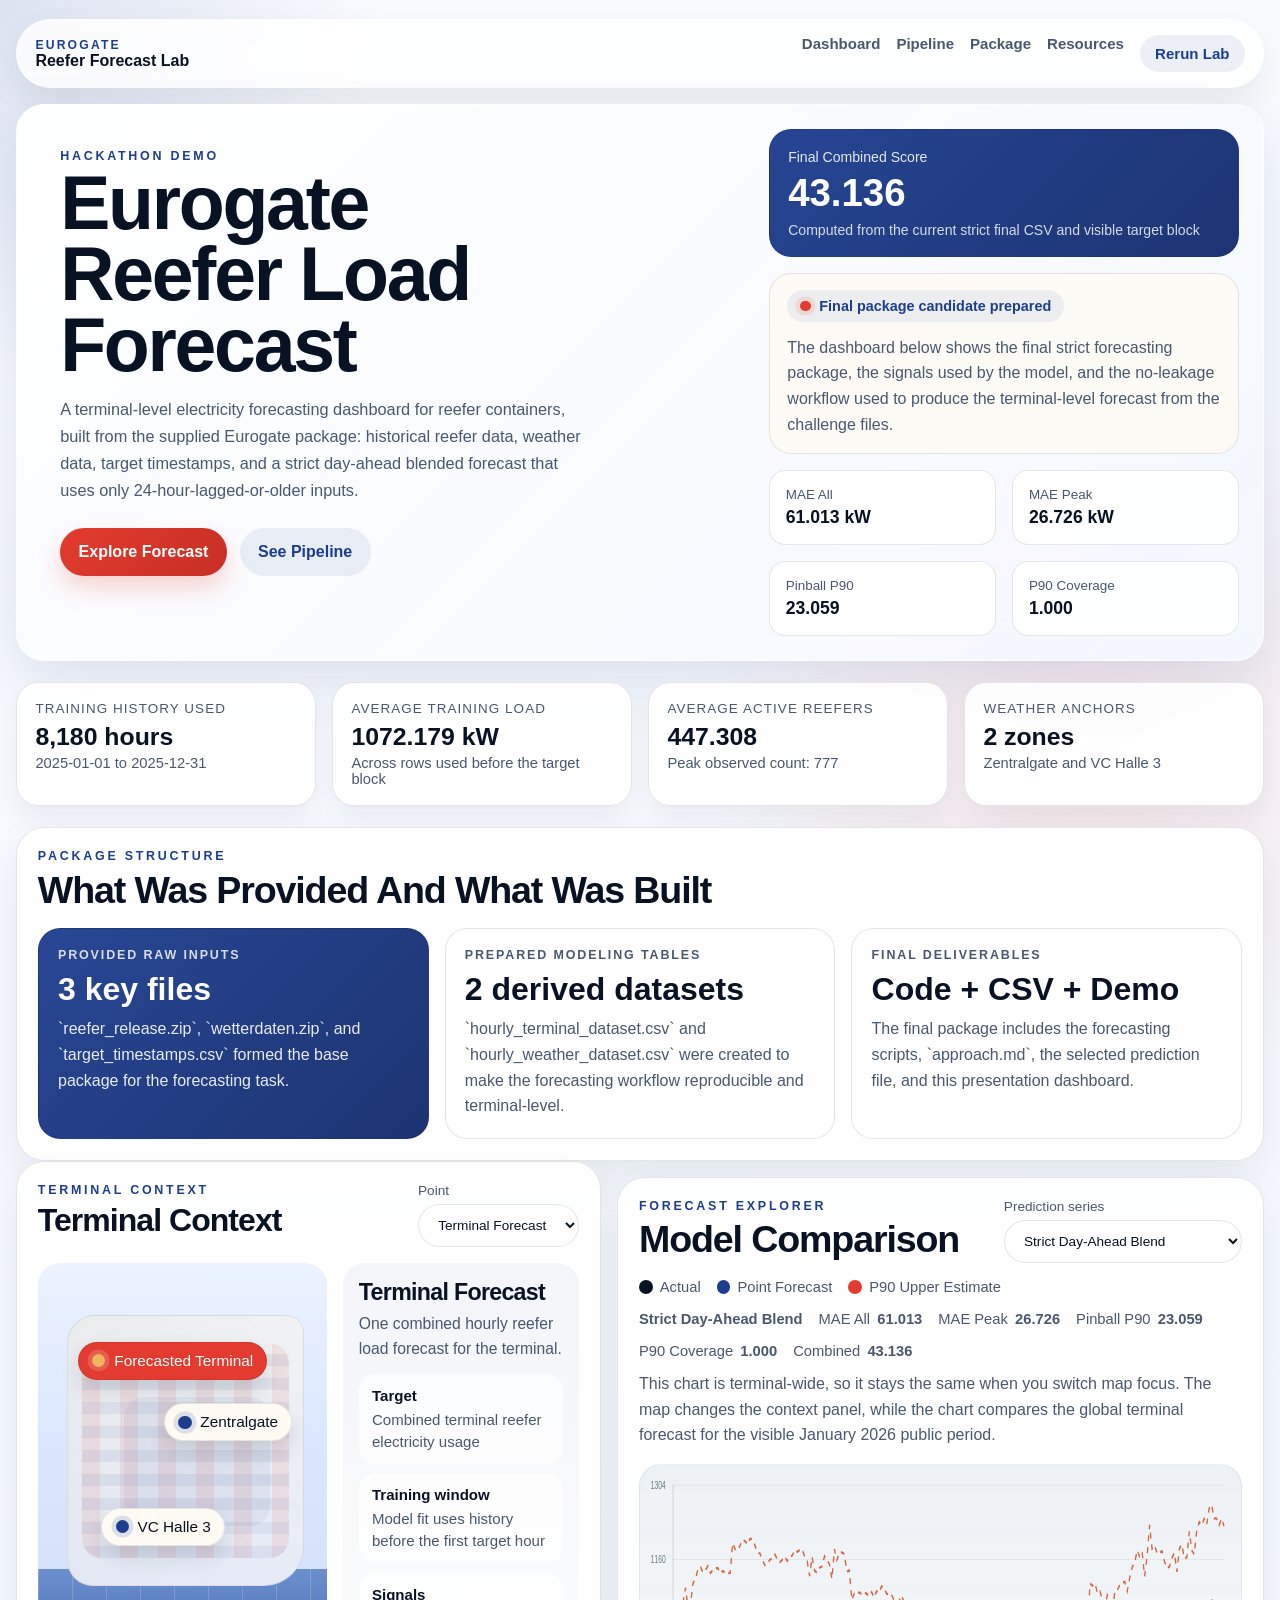
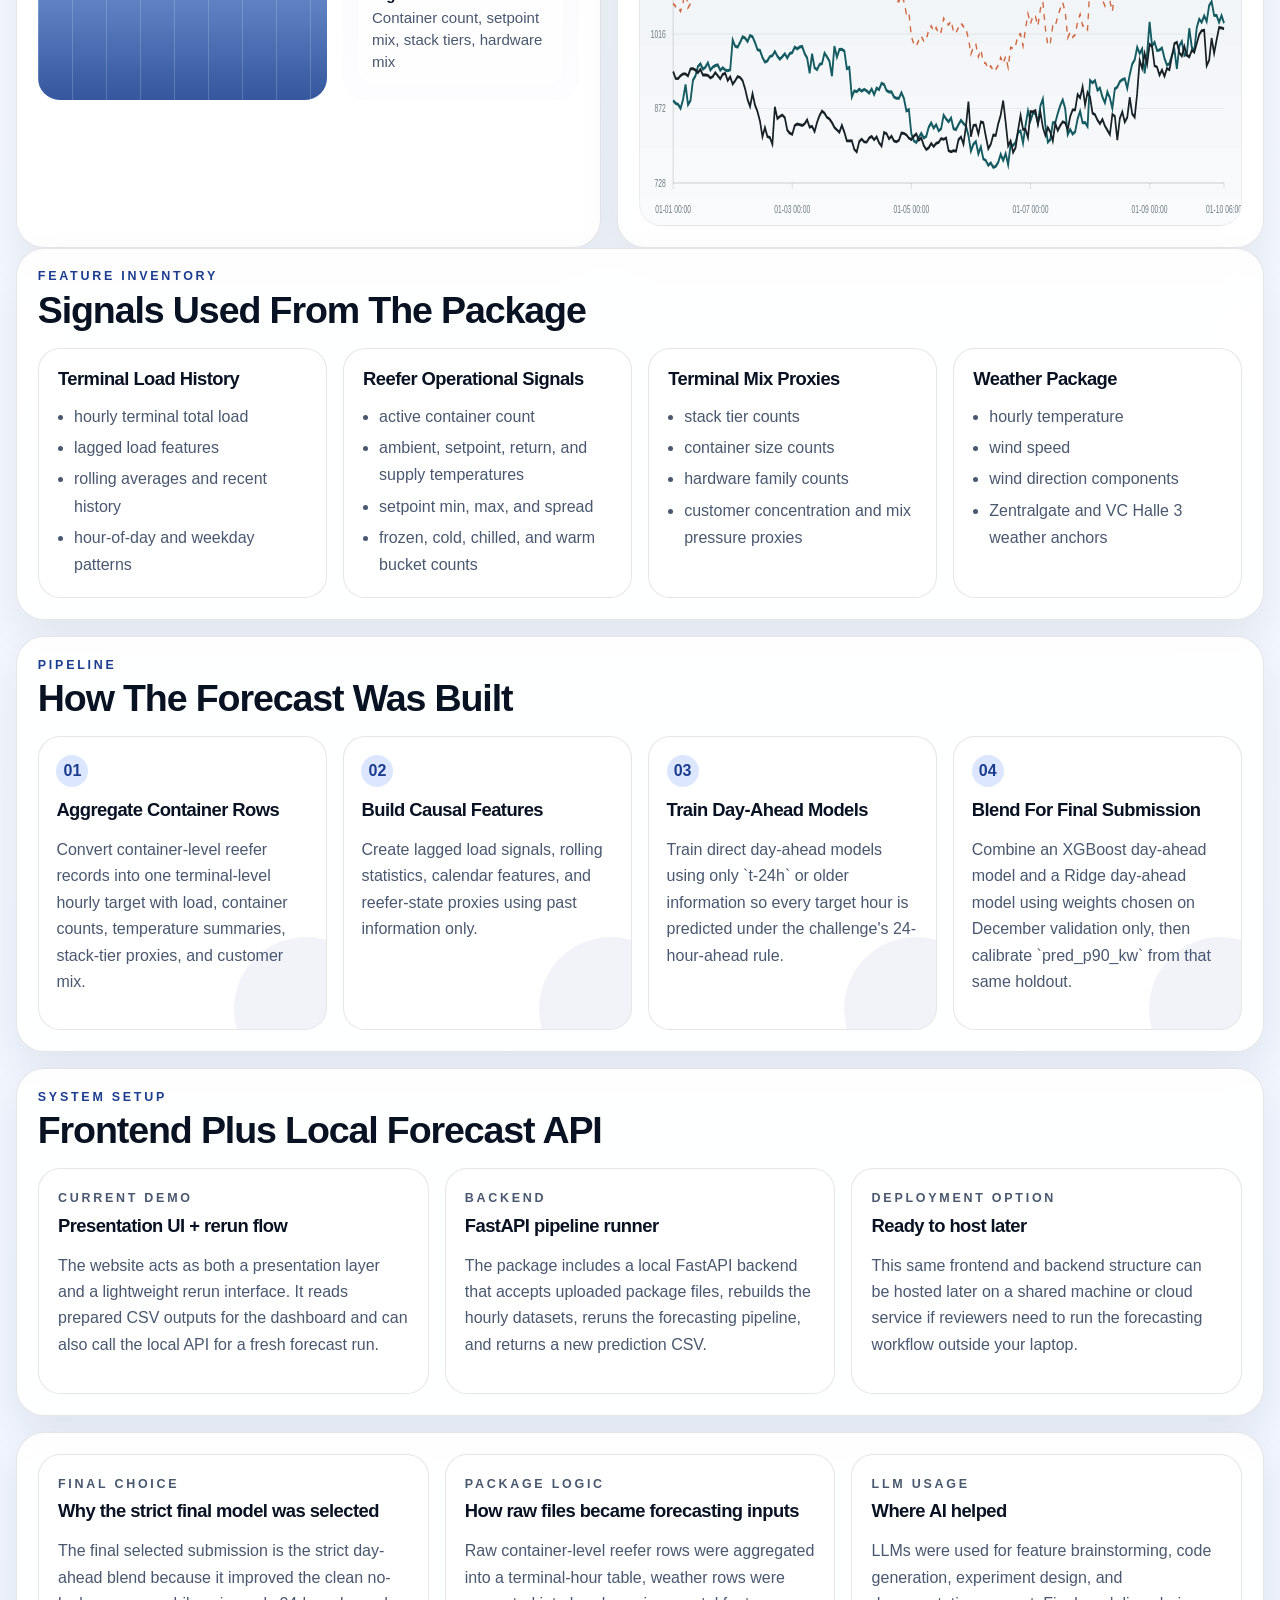
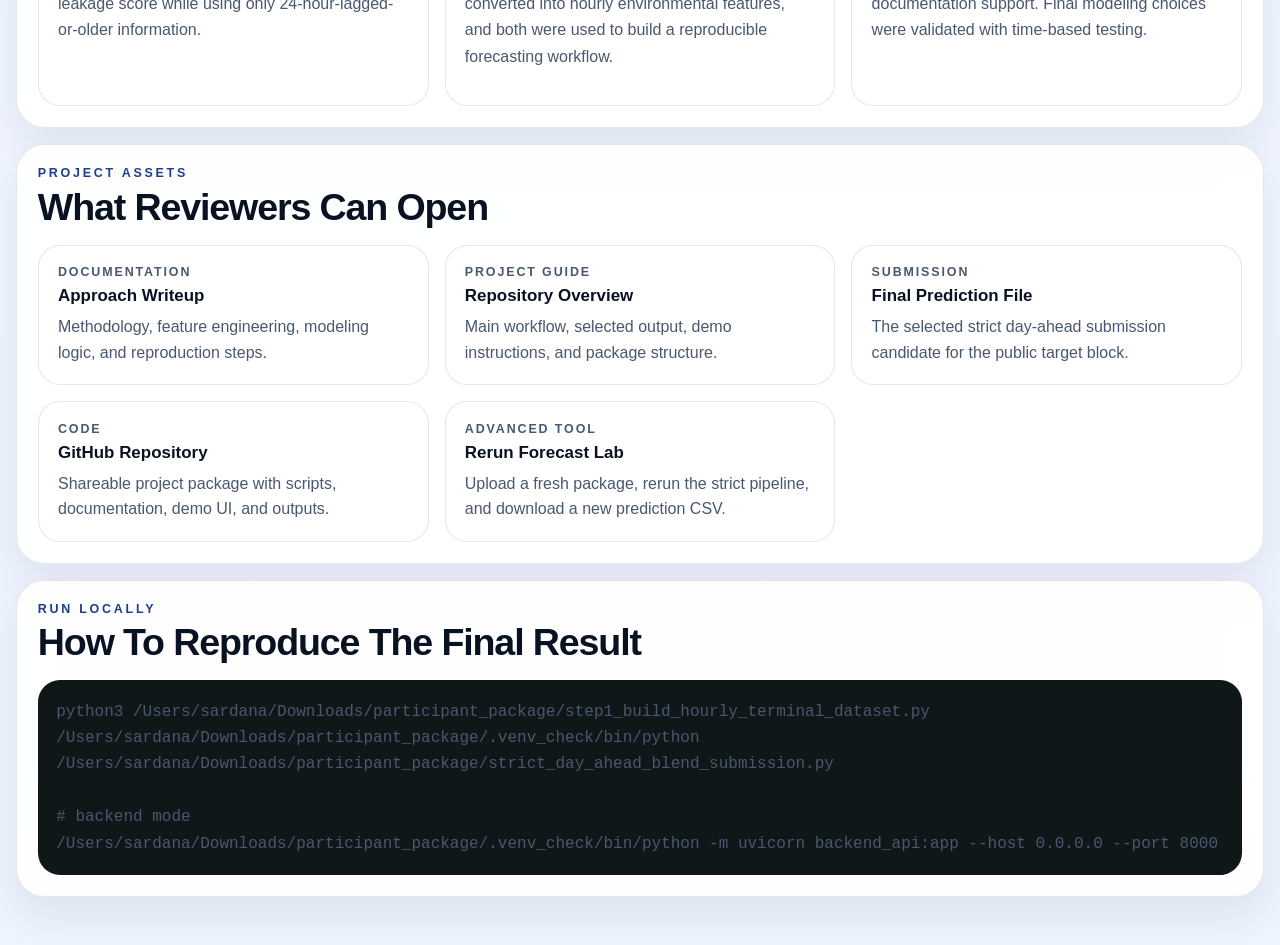
==== commit 5aba384b: "Update demo and documentation for strict final package" ====
--- a/demo/index.html
+++ b/demo/index.html
@@ -4,7 +4,7 @@
     <meta charset="UTF-8" />
     <meta name="viewport" content="width=device-width, initial-scale=1.0" />
     <title>Eurogate Reefer Load Forecast</title>
-    <link rel="stylesheet" href="./styles.css" />
+    <link rel="stylesheet" href="./styles.css?v=20260410a" />
   </head>
   <body>
     <div class="page-shell">
@@ -18,6 +18,7 @@
           <a href="#pipeline">Pipeline</a>
           <a href="#package">Package</a>
           <a href="#resources">Resources</a>
+          <a class="topbar-cta" href="./rerun.html">Rerun Lab</a>
         </div>
       </nav>
 
@@ -28,7 +29,7 @@
           <p class="hero-text">
             A terminal-level electricity forecasting dashboard for reefer containers, built from
             the supplied Eurogate package: historical reefer data, weather data, target timestamps,
-            recursive forecasting, and a final blended forecast.
+            and a strict day-ahead blended forecast that uses only 24-hour-lagged-or-older inputs.
           </p>
           <div class="hero-actions">
             <a class="primary-btn" href="#dashboard">Explore Forecast</a>
@@ -40,8 +41,8 @@
           <div class="metric-strip">
             <div class="metric-card accent">
               <span class="metric-label">Final Combined Score</span>
-              <strong class="metric-value">43.136</strong>
-              <span class="metric-note">Current selected blended `v2` candidate</span>
+              <strong class="metric-value" id="hero-combined-score">--</strong>
+              <span class="metric-note" id="hero-score-note">Computed from the current strict final CSV and visible target block</span>
             </div>
             <div class="status-card">
               <div class="status-pill">
@@ -49,27 +50,27 @@
                 Final package candidate prepared
               </div>
               <p>
-                The dashboard below focuses on what went into the package, which signals were
-                engineered, and how the terminal-level forecast was produced from the provided
-                challenge files.
+                The dashboard below shows the final strict forecasting package, the signals used
+                by the model, and the no-leakage workflow used to produce the terminal-level
+                forecast from the challenge files.
               </p>
             </div>
             <div class="metric-grid">
               <div class="mini-metric">
                 <span>MAE All</span>
-                <strong>61.013 kW</strong>
+                <strong id="hero-mae-all">--</strong>
               </div>
               <div class="mini-metric">
                 <span>MAE Peak</span>
-                <strong>26.726 kW</strong>
+                <strong id="hero-mae-peak">--</strong>
               </div>
               <div class="mini-metric">
                 <span>Pinball P90</span>
-                <strong>23.059</strong>
+                <strong id="hero-pinball">--</strong>
               </div>
               <div class="mini-metric">
                 <span>P90 Coverage</span>
-                <strong>0.888</strong>
+                <strong id="hero-coverage">--</strong>
               </div>
             </div>
           </div>
@@ -79,19 +80,19 @@
       <main>
         <section class="stats-band">
           <article class="stat-tile">
-            <span class="stat-label">Observed History</span>
-            <strong class="stat-value">8,403 hours</strong>
-            <span class="stat-detail">2025-01-01 to 2026-01-10</span>
+            <span class="stat-label">Training History Used</span>
+            <strong class="stat-value" id="stat-history-hours">--</strong>
+            <span class="stat-detail" id="stat-history-range">--</span>
           </article>
           <article class="stat-tile">
-            <span class="stat-label">Average Terminal Load</span>
-            <strong class="stat-value">1,066.837 kW</strong>
-            <span class="stat-detail">Across the full observed history</span>
+            <span class="stat-label">Average Training Load</span>
+            <strong class="stat-value" id="stat-avg-load">--</strong>
+            <span class="stat-detail">Across rows used before the target block</span>
           </article>
           <article class="stat-tile">
             <span class="stat-label">Average Active Reefers</span>
-            <strong class="stat-value">449.192</strong>
-            <span class="stat-detail">Peak observed count: 777</span>
+            <strong class="stat-value" id="stat-avg-active">--</strong>
+            <span class="stat-detail" id="stat-peak-active">--</span>
           </article>
           <article class="stat-tile">
             <span class="stat-label">Weather Anchors</span>
@@ -136,49 +137,15 @@
           </div>
         </section>
 
-        <section class="panel upload-panel">
-          <div class="panel-header">
-            <div>
-              <p class="eyebrow">Rerun Forecast</p>
-              <h2>Upload A New Package And Generate Predictions</h2>
-            </div>
-          </div>
-
-          <form id="upload-form" class="upload-form">
-            <label class="upload-field">
-              <span>Reefer zip</span>
-              <input type="file" id="reefer-zip" name="reefer_zip" accept=".zip" required />
-            </label>
-            <label class="upload-field">
-              <span>Weather zip</span>
-              <input type="file" id="weather-zip" name="weather_zip" accept=".zip" required />
-            </label>
-            <label class="upload-field">
-              <span>Target timestamps CSV</span>
-              <input type="file" id="target-csv" name="target_csv" accept=".csv" required />
-            </label>
-            <div class="upload-actions">
-              <button class="primary-btn upload-btn" type="submit">Run New Forecast</button>
-              <span class="upload-hint">This uses the local backend API and can take a while for large files.</span>
-            </div>
-          </form>
-
-          <div class="upload-status" id="upload-status">
-            <p>Backend status: checking...</p>
-          </div>
-
-          <div class="upload-result" id="upload-result"></div>
-        </section>
-
         <section class="section-grid" id="dashboard">
           <div class="panel panel-map">
             <div class="panel-header">
               <div>
                 <p class="eyebrow">Terminal Context</p>
-                <h2>Terminal Forecast Context</h2>
+                <h2>Terminal Context</h2>
               </div>
               <label class="select-wrap">
-                <span>Reference point</span>
+                <span>Point</span>
                 <select id="zone-select">
                   <option value="overview">Terminal Forecast</option>
                   <option value="zentralgate">Zentralgate</option>
@@ -223,8 +190,8 @@
                 <span>Prediction series</span>
                 <select id="model-select">
                   <option value="blend">Strict Day-Ahead Blend</option>
-                  <option value="baseline">Baseline Recursive</option>
-                  <option value="xgb">Recursive XGBoost</option>
+                  <option value="baseline">Recursive Baseline Reference</option>
+                  <option value="xgb">Recursive XGBoost Reference</option>
                 </select>
               </label>
             </div>
@@ -324,7 +291,7 @@
             </article>
             <article class="pipeline-step">
               <span class="step-index">03</span>
-              <h3>Train Recursive Models</h3>
+              <h3>Train Day-Ahead Models</h3>
               <p>
                 Train direct day-ahead models using only `t-24h` or older information so every
                 target hour is predicted under the challenge's 24-hour-ahead rule.
@@ -344,34 +311,36 @@
         <section class="panel architecture-panel">
           <div class="panel-header">
             <div>
-              <p class="eyebrow">Deployment Notes</p>
-              <h2>Frontend Today, Backend If Needed</h2>
+              <p class="eyebrow">System Setup</p>
+              <h2>Frontend Plus Local Forecast API</h2>
             </div>
           </div>
 
           <div class="detail-grid">
             <div class="detail-card">
               <p class="eyebrow">Current Demo</p>
-              <h3>Static package explorer</h3>
-              <p>
-                The current website is a static presentation dashboard. It reads the prepared CSV
-                files from the package and is enough for sharing the model, metrics, and outputs.
+              <h3>Presentation UI + rerun flow</h3>
+              <p>
+                The website acts as both a presentation layer and a lightweight rerun interface.
+                It reads prepared CSV outputs for the dashboard and can also call the local API for
+                a fresh forecast run.
               </p>
             </div>
             <div class="detail-card">
-              <p class="eyebrow">Why no backend yet</p>
-              <h3>Not required for this package</h3>
-              <p>
-                The challenge deliverable is a prediction file and documented approach. For that,
-                a lightweight static site is enough and easier to host and review.
+              <p class="eyebrow">Backend</p>
+              <h3>FastAPI pipeline runner</h3>
+              <p>
+                The package includes a local FastAPI backend that accepts uploaded package files,
+                rebuilds the hourly datasets, reruns the forecasting pipeline, and returns a new
+                prediction CSV.
               </p>
             </div>
             <div class="detail-card">
-              <p class="eyebrow">Possible next step</p>
-              <h3>API for new uploads</h3>
-              <p>
-                If reviewers need to test additional data later, the next version can add a small
-                backend API to accept files, rerun the pipeline, and return a fresh forecast.
+              <p class="eyebrow">Deployment Option</p>
+              <h3>Ready to host later</h3>
+              <p>
+                This same frontend and backend structure can be hosted later on a shared machine or
+                cloud service if reviewers need to run the forecasting workflow outside your laptop.
               </p>
             </div>
           </div>
@@ -380,7 +349,7 @@
         <section class="panel detail-grid">
           <div class="detail-card">
             <p class="eyebrow">Final Choice</p>
-            <h3>Why the final blend was selected</h3>
+            <h3>Why the strict final model was selected</h3>
             <p>
               The final selected submission is the strict day-ahead blend because it improved the
               clean no-leakage score while using only 24-hour-lagged-or-older information.
@@ -439,6 +408,11 @@
               <strong>GitHub Repository</strong>
               <p>Shareable project package with scripts, documentation, demo UI, and outputs.</p>
             </a>
+            <a class="resource-card" href="./rerun.html">
+              <span class="resource-type">Advanced Tool</span>
+              <strong>Rerun Forecast Lab</strong>
+              <p>Upload a fresh package, rerun the strict pipeline, and download a new prediction CSV.</p>
+            </a>
           </div>
         </section>
 
@@ -458,6 +432,6 @@
       </main>
     </div>
 
-    <script src="./app.js"></script>
+    <script src="./app.js?v=20260410a"></script>
   </body>
 </html>
--- a/demo/styles.css
+++ b/demo/styles.css
@@ -86,6 +86,13 @@
   font-size: 0.94rem;
 }
 
+.topbar-links .topbar-cta {
+  padding: 0.62rem 0.95rem;
+  border-radius: 999px;
+  background: rgba(29, 61, 143, 0.08);
+  color: var(--accent);
+}
+
 .hero,
 .panel,
 .stat-tile {
@@ -104,6 +111,10 @@
   box-shadow: var(--shadow);
 }
 
+.hero-compact h1 {
+  max-width: 12ch;
+}
+
 .hero-copy {
   padding: 1.2rem;
 }
@@ -504,13 +515,13 @@
 
 .map-layout {
   display: grid;
-  grid-template-columns: 1.2fr 0.8fr;
+  grid-template-columns: 1.1fr 0.9fr;
   gap: 1rem;
 }
 
 .terminal-map {
   position: relative;
-  min-height: 420px;
+  min-height: 360px;
   overflow: hidden;
   border-radius: var(--radius-lg);
   background:
@@ -578,11 +589,12 @@
   display: inline-flex;
   align-items: center;
   gap: 0.55rem;
-  padding: 0.65rem 0.9rem;
+  padding: 0.58rem 0.82rem;
   border-radius: 999px;
   background: rgba(255, 252, 245, 0.95);
   border: 1px solid rgba(23, 33, 38, 0.1);
   box-shadow: 0 10px 20px rgba(23, 33, 38, 0.12);
+  font-size: 0.96rem;
 }
 
 .map-node span::before {
@@ -620,33 +632,47 @@
 }
 
 .zone-panel {
-  padding: 1.15rem;
+  padding: 1rem;
   border-radius: var(--radius-lg);
   background: linear-gradient(180deg, rgba(29, 61, 143, 0.05), rgba(29, 61, 143, 0.01));
 }
 
+.panel-map h2 {
+  font-size: clamp(1.45rem, 2.8vw, 2rem);
+}
+
 .zone-panel h3 {
-  margin-bottom: 0.5rem;
+  margin-bottom: 0.4rem;
+  font-size: 1.45rem;
+}
+
+.zone-panel p {
+  margin: 0;
+  font-size: 0.98rem;
+  line-height: 1.55;
 }
 
 .zone-facts {
-  margin: 1rem 0 0;
+  margin: 0.8rem 0 0;
   padding: 0;
   list-style: none;
   display: grid;
-  gap: 0.75rem;
+  gap: 0.6rem;
 }
 
 .zone-facts li {
-  padding: 0.8rem 0.95rem;
+  padding: 0.7rem 0.82rem;
   border-radius: var(--radius-md);
   background: rgba(255, 255, 255, 0.7);
   color: var(--muted);
+  font-size: 0.94rem;
+  line-height: 1.45;
 }
 
 .zone-facts strong {
   display: block;
   color: var(--ink);
+  margin-bottom: 0.12rem;
 }
 
 .chart-summary {
